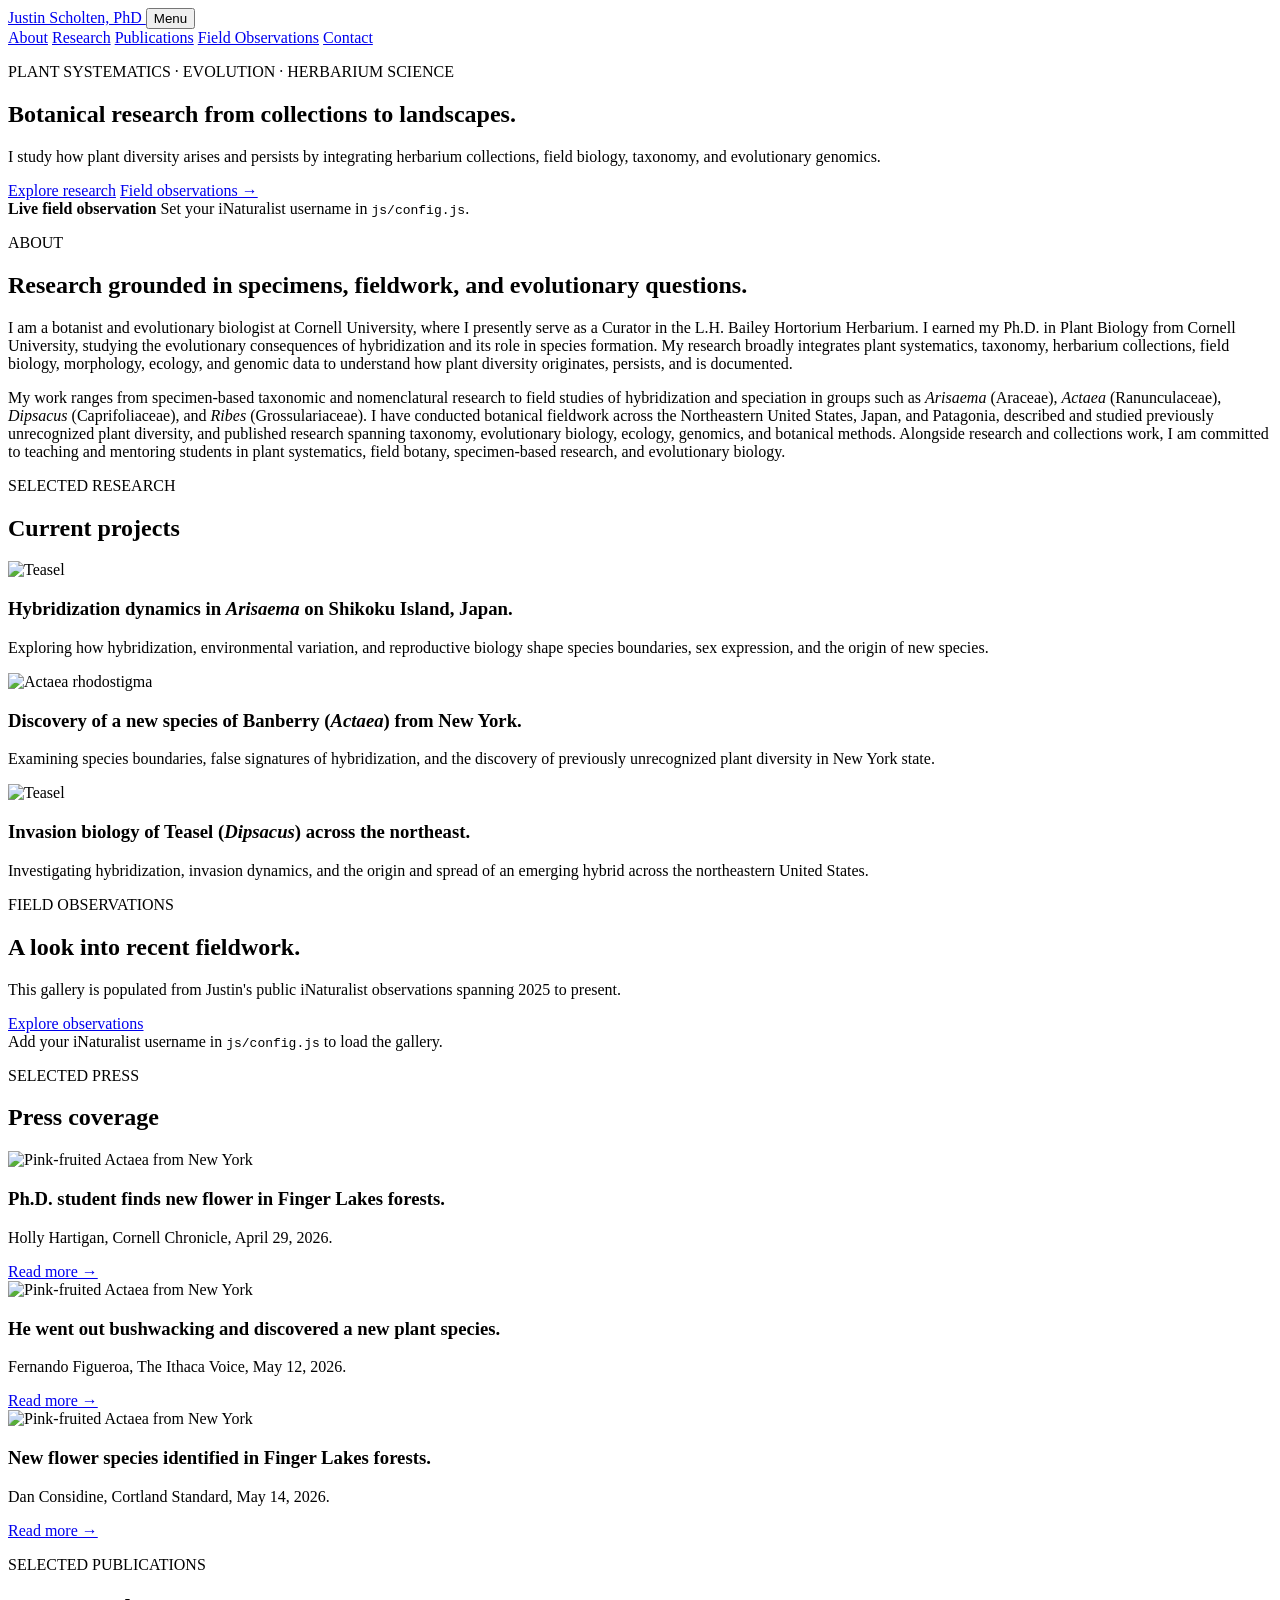
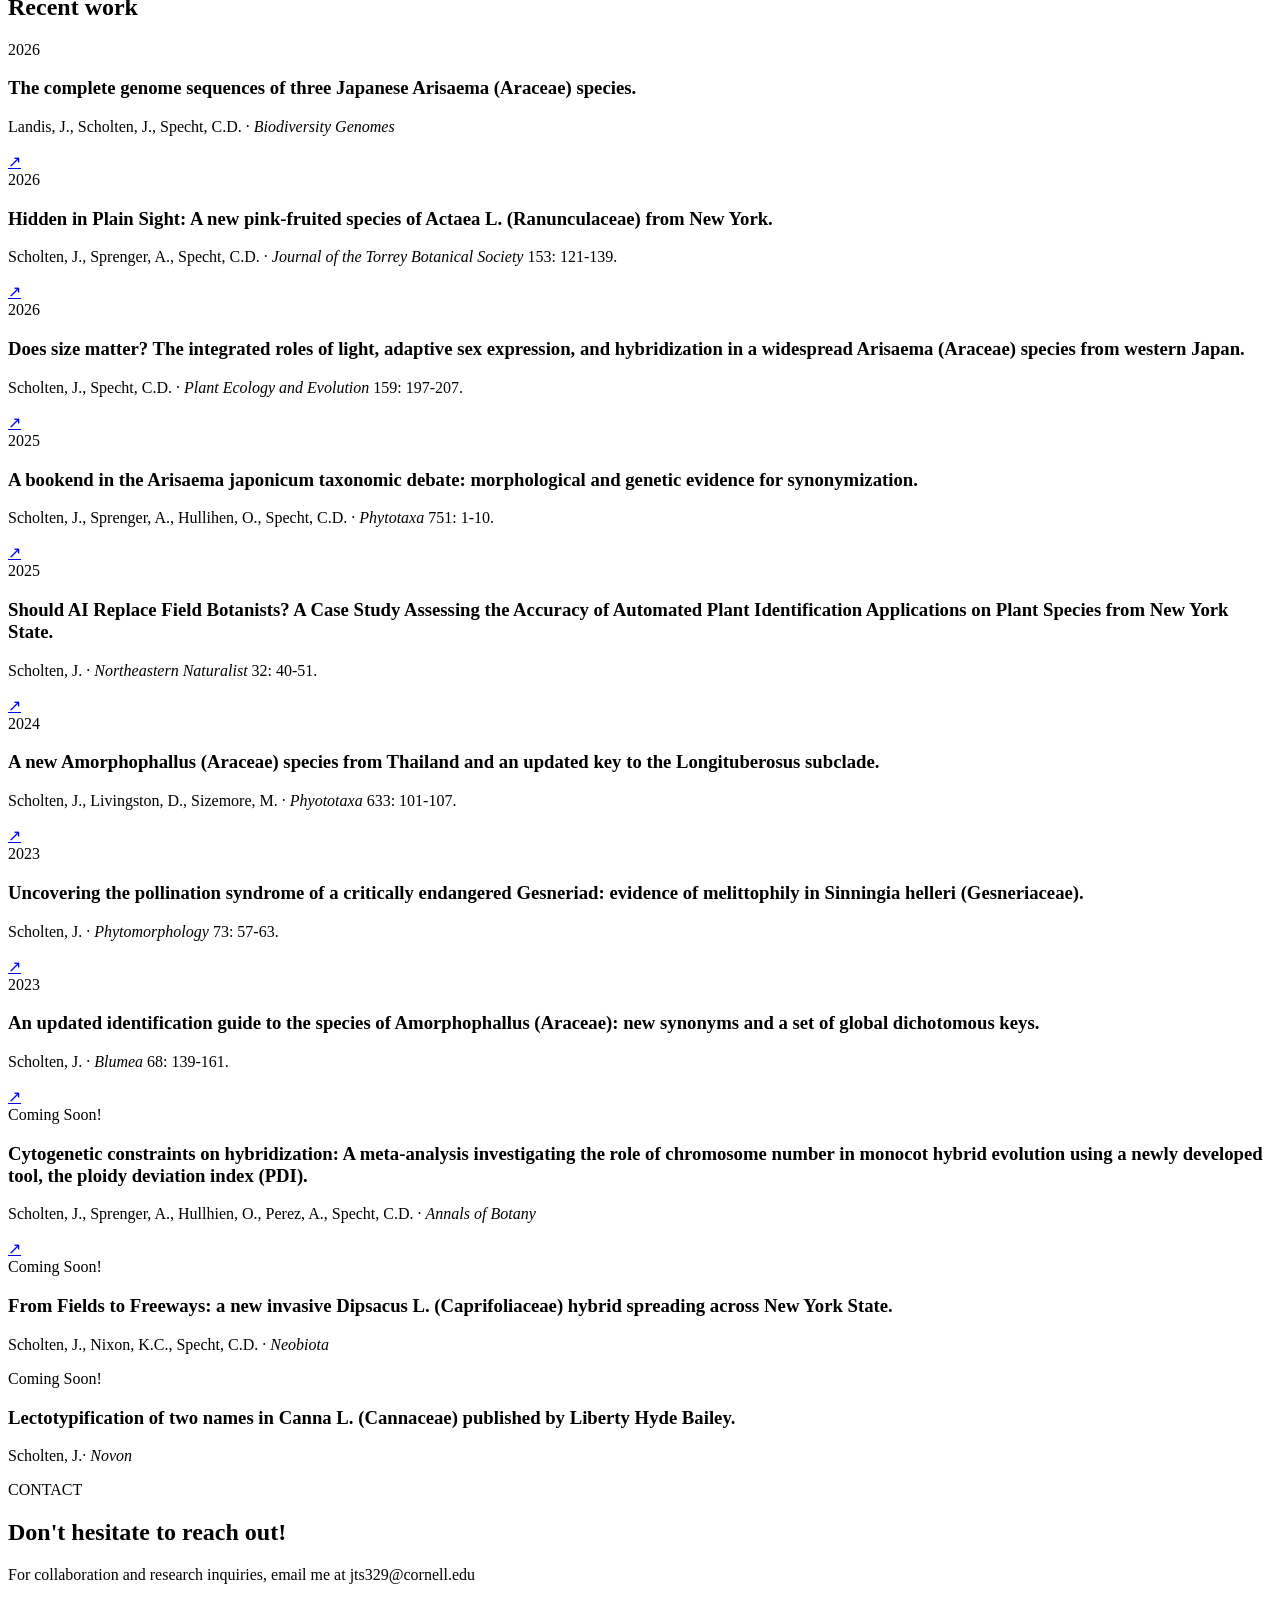
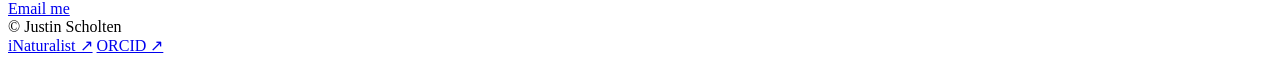
==== index.html @ 3a2c1121 "Add files via upload" ====
<!DOCTYPE html>
<html lang="en">
<head>
  <meta charset="UTF-8">
  <meta name="viewport" content="width=device-width, initial-scale=1.0">
  <meta name="description" content="Botanical research, herbarium work, publications, and field observations.">
  <title>Justin Scholten | Botanist & Researcher</title>
  <link rel="stylesheet" href="css/style.css?v=20260831-3">
  <script src="js/config.js?v=20260831-3" defer></script>
  <script src="js/inaturalist.js?v=20260831-3" defer></script>
  <script src="js/main.js?v=20260831-3" defer></script>
</head>
<body>
  <header class="site-header">
    <a class="site-name" href="index.html">Justin Scholten, PhD </a>

    <button class="menu-toggle" type="button" aria-expanded="false" aria-controls="site-nav">
      Menu
    </button>

    <nav id="site-nav" class="site-nav" aria-label="Main navigation">
      <a href="#about">About</a>
      <a href="#research">Research</a>
      <a href="#publications">Publications</a>
      <a href="observations.html">Field Observations</a>
      <a href="#contact">Contact</a>
    </nav>
  </header>

  <main>
    <section class="hero section">
      <div class="hero-copy">
        <p class="eyebrow">PLANT SYSTEMATICS · EVOLUTION · HERBARIUM SCIENCE</p>
        <h1>Botanical research from collections to landscapes.</h1>
        <p class="hero-text">
          I study how plant diversity arises and persists by integrating herbarium collections, field biology, taxonomy, and evolutionary genomics.
        </p>
        <div class="hero-actions">
          <a class="button" href="#research">Explore research</a>
          <a class="text-link" href="observations.html">Field observations →</a>
        </div>
      </div>

      <div class="hero-panel" aria-label="Featured field observation">
        <div id="hero-observation" class="hero-observation loading-card">
          <div class="loading-message">
            <strong>Live field observation</strong>
            <span>Set your iNaturalist username in <code>js/config.js</code>.</span>
          </div>
        </div>
      </div>
    </section>

    <section id="about" class="section split-section">
      <div>
        <p class="eyebrow">ABOUT</p>
        <h2>Research grounded in specimens, fieldwork, and evolutionary questions.</h2>
      </div>
      <div class="prose">
        <p>
          I am a botanist and evolutionary biologist at Cornell University, where I presently serve as a Curator in the L.H. Bailey Hortorium Herbarium. I earned my Ph.D. in Plant Biology from Cornell University, studying the evolutionary consequences of hybridization and its role in species formation. My research broadly integrates plant systematics, taxonomy, herbarium collections, field biology, morphology, ecology, and genomic data to understand how plant diversity originates, persists, and is documented.
          
        </p>
        <p>
          My work ranges from specimen-based taxonomic and nomenclatural research to field studies of hybridization and speciation in groups such as <i>Arisaema</i> (Araceae), <i>Actaea</i> (Ranunculaceae), <i>Dipsacus</i> (Caprifoliaceae), and <i>Ribes</i> (Grossulariaceae). I have conducted botanical fieldwork across the Northeastern United States, Japan, and Patagonia, described and studied previously unrecognized plant diversity, and published research spanning taxonomy, evolutionary biology, ecology, genomics, and botanical methods. Alongside research and collections work, I am committed to teaching and mentoring students in plant systematics, field botany, specimen-based research, and evolutionary biology.
        </p>
      </div>
    </section>
    <section id="research" class="section">
      <div class="section-heading">
        <div>
          <p class="eyebrow">SELECTED RESEARCH</p>
          <h2>Current projects</h2>
        </div>
      </div>

      <div class="project-grid">
        <article class="project-card">
          <div class="project-image">
            <img src="images/Arisaema.jpg" alt="Teasel">
          </div>
          <div class="project-copy">
            <h3>Hybridization dynamics in <i>Arisaema</i> on Shikoku Island, Japan.</h3>
            <p>Exploring how hybridization, environmental variation, and reproductive biology shape species boundaries, sex expression, and the origin of new species.</p>
          </div>
        </article>

        <article class="project-card">
          <div class="project-image">
            <img src="images/Actaea_rhodostigma.png" alt="Actaea rhodostigma">
          </div>
          <div class="project-copy">
            <h3>Discovery of a new species of Banberry (<i>Actaea</i>) from New York.</h3>
            <p>Examining species boundaries, false signatures of hybridization, and the discovery of previously unrecognized plant diversity in New York state.</p>
          </div>
        </article>

        <article class="project-card">
          <div class="project-image">
            <img src="images/Dipsacus.jpg" alt="Teasel">
          </div>
          <div class="project-copy">
            <h3>Invasion biology of Teasel (<i>Dipsacus</i>) across the northeast.</h3>
            <p>Investigating hybridization, invasion dynamics, and the origin and spread of an emerging hybrid across the northeastern United States.</p>
          </div>
        </article>
      </div>
    </section>

    <section class="section observations-preview">
      <div class="section-heading">
        <div>
          <p class="eyebrow">FIELD OBSERVATIONS</p>
          <h2>A look into recent fieldwork.</h2>
          <p class="section-intro">
            This gallery is populated from Justin's public iNaturalist observations spanning 2025 to present.
          </p>
        </div>
        <a class="button button-secondary" href="observations.html">Explore observations</a>
      </div>

      <div id="home-inat-gallery" class="inat-grid inat-grid-home" aria-live="polite">
        <div class="gallery-placeholder">
          Add your iNaturalist username in <code>js/config.js</code> to load the gallery.
        </div>
      </div>
    </section>

    <section id="research" class="section">
      <div class="section-heading">
        <div>
          <p class="eyebrow">SELECTED PRESS</p>
          <h2>Press coverage</h2>
        </div>
      </div>

      <div class="project-grid">
        <article class="project-card">
          <div class="project-image">
            <img src="images/Actaea_3.jpeg" alt="Pink-fruited Actaea from New York">
          </div>
          <div class="project-copy">
            <p class="project-number"></p>
            <h3>Ph.D. student finds new flower in Finger Lakes forests.</h3>
            <p>Holly Hartigan, Cornell Chronicle, April 29, 2026.</p>
            <a href="https://news.cornell.edu/stories/2026/04/phd-student-finds-new-flower-finger-lakes-forests" class="text-link">Read more →</a>
          </div>
        </article>

        <article class="project-card">
          <div class="project-image">
            <img src="images/Actaea_2.jpeg" alt="Pink-fruited Actaea from New York">
          </div>
          <div class="project-copy">
            <p class="project-number"></p>
            <h3>He went out bushwacking and discovered a new plant species.</h3>
            <p>Fernando Figueroa, The Ithaca Voice, May 12, 2026.</p>
            <a href="https://ithacavoice.org/2026/05/he-went-out-bushwhacking-and-discovered-a-new-plant-species/" class="text-link">Read more →</a>
          </div>
        </article>

        <article class="project-card">
          <div class="project-image">
            <img src="images/Actaea_1.jpeg" alt="Pink-fruited Actaea from New York">
          </div>
          <div class="project-copy">
            <p class="project-number"></p>
            <h3>New flower species identified in Finger Lakes forests.</h3>
            <p>Dan Considine, Cortland Standard, May 14, 2026.</p>
            <a href="https://www.cortlandstandard.com/news/new-flower-species-identified-in-finger-lakes-forests/article_01353e55-ec08-4dc8-a283-9d503c39523a.html" class="text-link">Read more →</a>
          </div>
        </article>
      </div>
    </section>

    <section id="publications" class="section publication-section">
      <div>
        <p class="eyebrow">SELECTED PUBLICATIONS</p>
        <h2>Recent work</h2>
      </div>

      <div class="publication-list">
        <article class="publication-item">
          <span>2026</span>
          <div>
            <h3>The complete genome sequences of three Japanese Arisaema (Araceae) species.</h3>
            <p>Landis, J., Scholten, J., Specht, C.D. · <em>Biodiversity Genomes</em></p>
          </div>
     
           <a
            href="https://doi.org/10.56179/001c.160257"
            target="_blank"
            rel="noopener"
            aria-label="Open publication"
            >↗</a>
        </article>
        <article class="publication-item">
          <span>2026</span>
          <div>
            <h3>Hidden in Plain Sight: A new pink-fruited species of Actaea L. (Ranunculaceae) from New York.</h3>
            <p>Scholten, J., Sprenger, A., Specht, C.D. · <em>Journal of the Torrey Botanical Society</em> 153: 121-139.</p>
          </div>
     
           <a
            href="https://doi.org/10.3159/TORREY-D-25-00020.1"
            target="_blank"
            rel="noopener"
            aria-label="Open publication"
            >↗</a>
        </article>
        <article class="publication-item">
          <span>2026</span>
          <div>
            <h3>Does size matter? The integrated roles of light, adaptive sex expression, and hybridization in a widespread Arisaema (Araceae) species from western Japan.</h3>
            <p>Scholten, J., Specht, C.D. · <em>Plant Ecology and Evolution</em> 159: 197-207.</p>
          </div>
     
           <a
            href="https://doi.org/10.5091/plecevo.177783"
            target="_blank"
            rel="noopener"
            aria-label="Open publication"
            >↗</a>
        </article>
        <article class="publication-item">
          <span>2025</span>
          <div>
            <h3>A bookend in the Arisaema japonicum taxonomic debate: morphological and genetic evidence for synonymization.</h3>
            <p>Scholten, J., Sprenger, A., Hullihen, O., Specht, C.D. · <em>Phytotaxa</em> 751: 1-10.</p>
          </div>
     
           <a
            href="https://doi.org/10.11646/phytotaxa.725.1.1"
            target="_blank"
            rel="noopener"
            aria-label="Open publication"
            >↗</a>
        </article>
        <article class="publication-item">
          <span>2025</span>
          <div>
            <h3>Should AI Replace Field Botanists? A Case Study Assessing the Accuracy of Automated Plant Identification Applications on Plant Species from New York State.</h3>
            <p>Scholten, J. · <em>Northeastern Naturalist</em> 32: 40-51.</p>
          </div>
     
           <a
            href="https://doi.org/10.1656/045.032.0103"
            target="_blank"
            rel="noopener"
            aria-label="Open publication"
            >↗</a>
        </article>
        <article class="publication-item">
          <span>2024</span>
          <div>
            <h3>A new Amorphophallus (Araceae) species from Thailand and an updated key to the Longituberosus subclade.</h3>
            <p>Scholten, J., Livingston, D., Sizemore, M. · <em>Phyototaxa</em> 633: 101-107.</p>
          </div>
     
           <a
            href="https://doi.org/10.11646/phytotaxa.633.2.1"
            target="_blank"
            rel="noopener"
            aria-label="Open publication"
            >↗</a>
        </article>
        <article class="publication-item">
          <span>2023</span>
          <div>
            <h3>Uncovering the pollination syndrome of a critically endangered Gesneriad: evidence of melittophily in Sinningia helleri (Gesneriaceae).</h3>
            <p>Scholten, J. · <em>Phytomorphology</em> 73: 57-63.</p>
          </div>
     
           <a
            href="https://www.researchgate.net/publication/378856848_Uncovering_the_Pollination_Syndrome_of_a_Critically_Endangered_Gesneriad_Evidence_of_Melittophily_in_Sinningia_helleri_Gesneriaceae"
            target="_blank"
            rel="noopener"
            aria-label="Open publication"
            >↗</a>
        </article>
        <article class="publication-item">
          <span>2023</span>
          <div>
            <h3>An updated identification guide to the species of Amorphophallus (Araceae): new synonyms and a set of global dichotomous keys.</h3>
            <p>Scholten, J. · <em>Blumea</em> 68: 139-161.</p>
          </div>
     
           <a
            href="https://doi.org/10.3767/blumea.2023.68.02.03."
            target="_blank"
            rel="noopener"
            aria-label="Open publication"
            >↗</a>
        </article>
        <article class="publication-item">
          <span>Coming Soon!</span>
          <div>
            <h3>Cytogenetic constraints on hybridization: A meta-analysis investigating the role of chromosome number in monocot hybrid evolution using a newly developed tool, the ploidy deviation index (PDI).</h3>
            <p>Scholten, J., Sprenger, A., Hullhien, O., Perez, A., Specht, C.D. · <em>Annals of Botany</em></p>
          </div>
     
           <a
            href="https://doi.org/10.1093/aob/mcag247"
            target="_blank"
            rel="noopener"
            aria-label="Open publication"
            >↗</a>
        </article>
        <article class="publication-item">
          <span>Coming Soon!</span>
          <div>
            <h3>From Fields to Freeways: a new invasive Dipsacus L. (Caprifoliaceae) hybrid spreading across New York State.</h3>
            <p>Scholten, J., Nixon, K.C., Specht, C.D. · <em>Neobiota</em></p>
          </div>
        </article>
        <article class="publication-item">
          <span>Coming Soon!</span>
          <div>
            <h3>Lectotypification of two names in Canna L. (Cannaceae) published by Liberty Hyde Bailey.</h3>
            <p>Scholten, J.· <em>Novon</em></p>
          </div>
        </article>
      </div>
    </section>
    <section id="contact" class="section contact-section">
      <p class="eyebrow">CONTACT</p>
      <h2>Don't hesitate to reach out!</h2>
      <p>For collaboration and research inquiries, email me at jts329@cornell.edu</p>
      <a class="button" href="mailto:jts329@cornell.edu">Email me</a>
    </section>
  </main>

  <footer class="site-footer">
    <span>© <span id="current-year"></span> Justin Scholten</span>
    <div>
      <a id="inat-profile-link" href="https://www.inaturalist.org/justinscholten" target="_blank" rel="noopener">iNaturalist ↗</a>
      <a href="https://orcid.org/0000-0003-3095-158X"
          target="_blank"
          rel="noopener"
          aria-label="Open publication"
        >ORCID 
       ↗</a>
    </div>
  </footer>
</body>
</html>
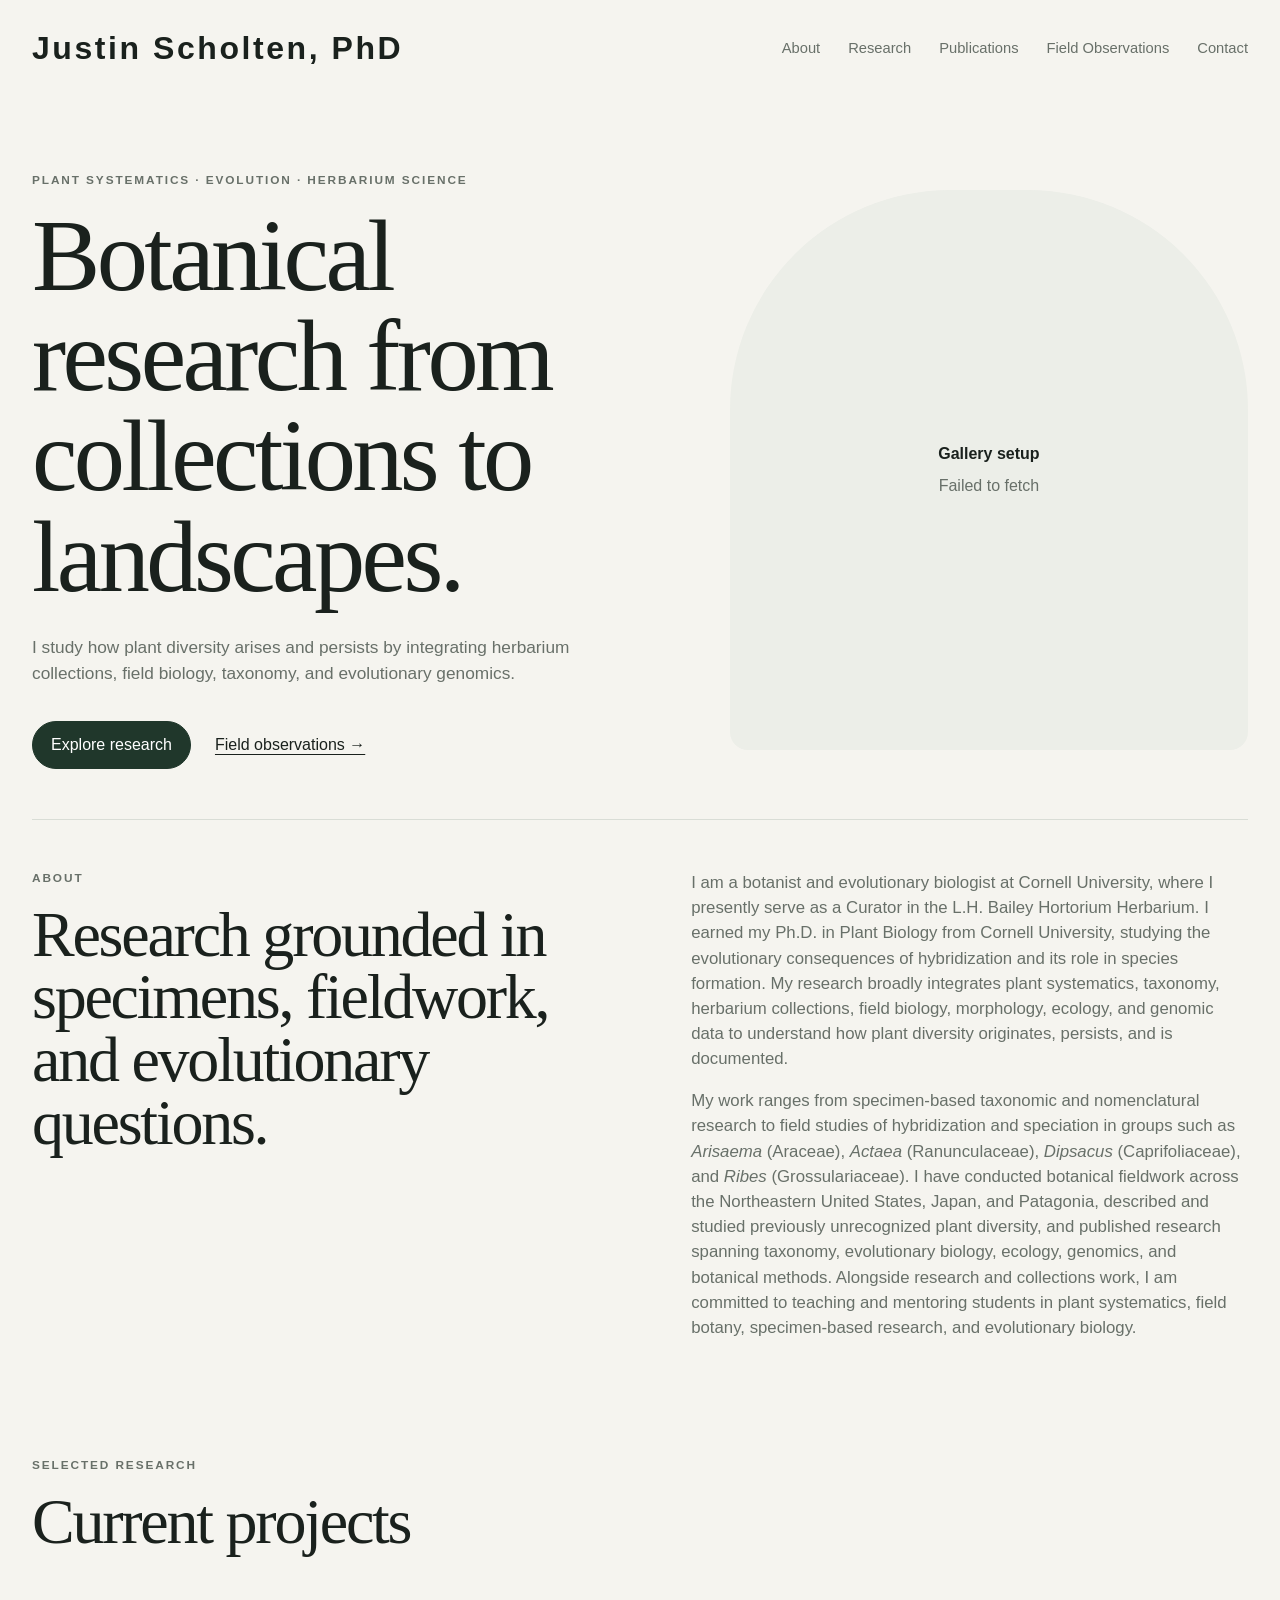
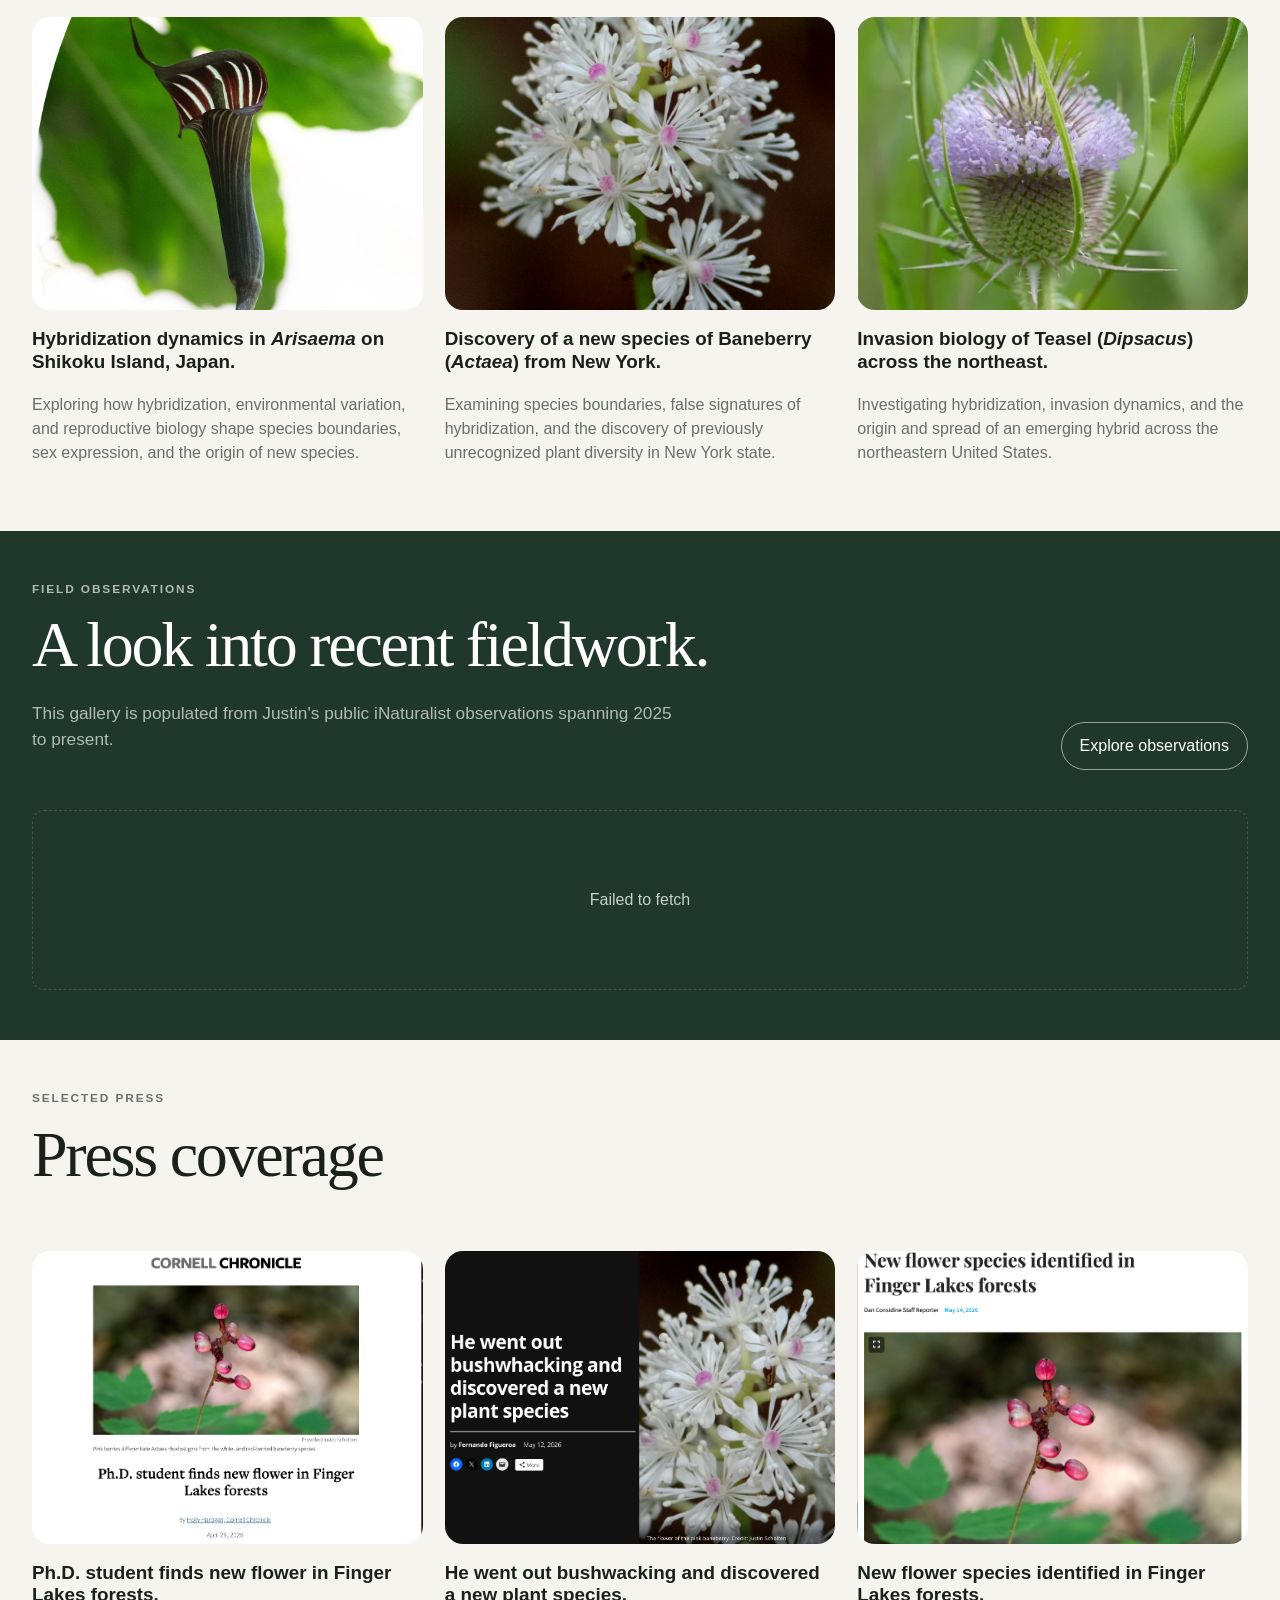
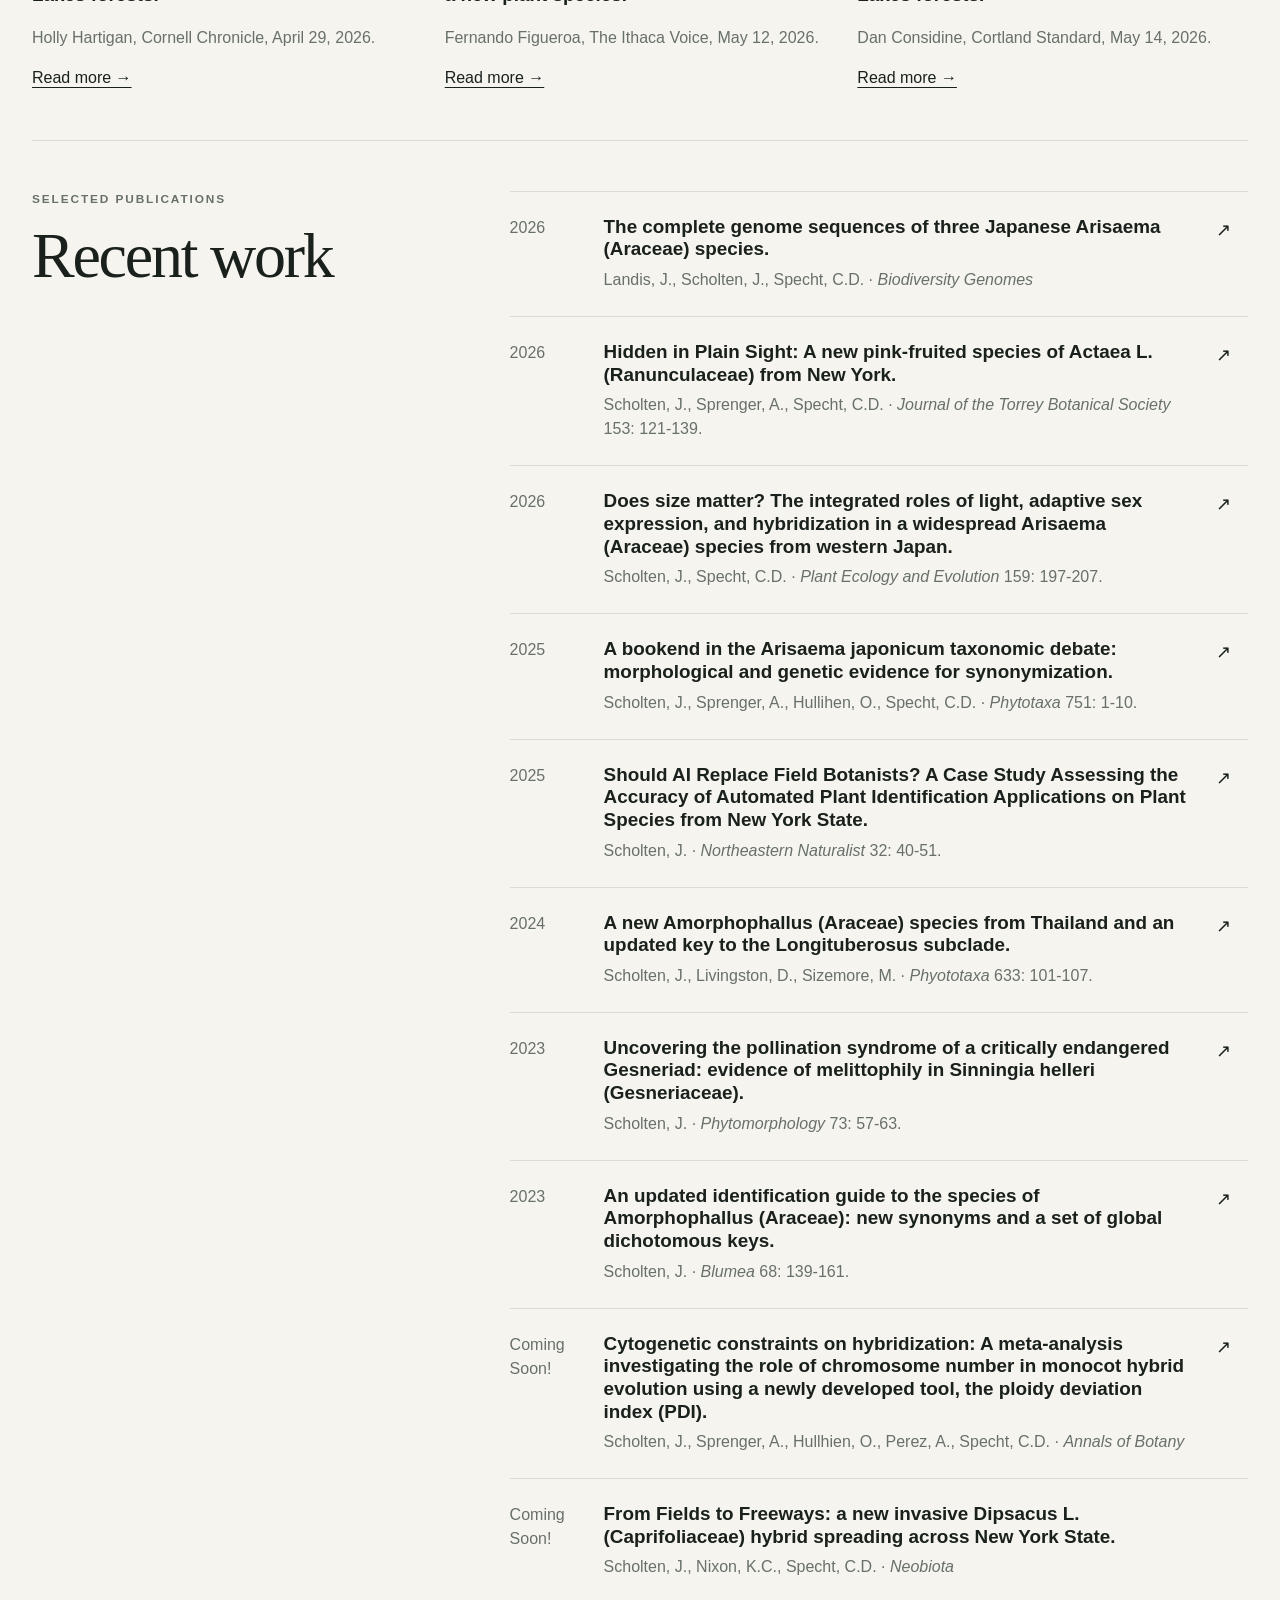
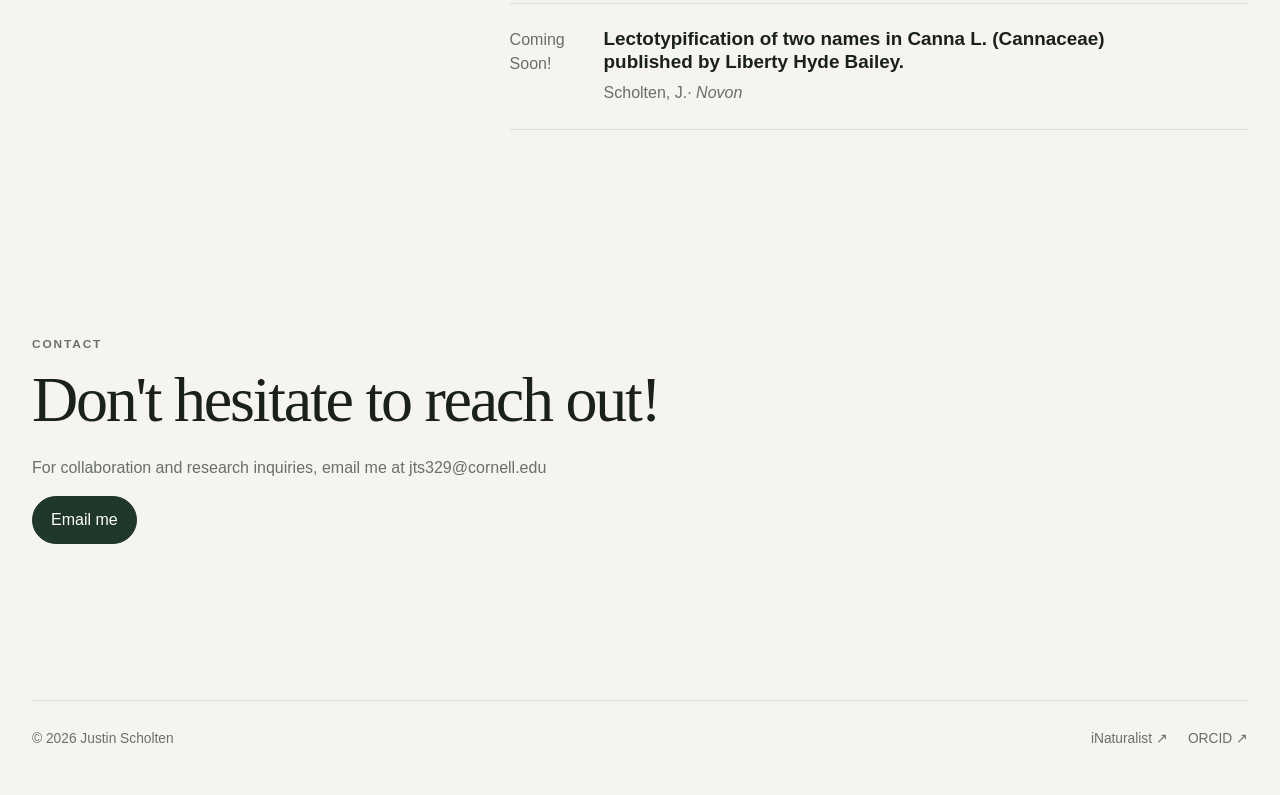
==== commit 0820120f: "Update index.html" ====
--- a/index.html
+++ b/index.html
@@ -90,7 +90,7 @@
             <img src="images/Actaea_rhodostigma.png" alt="Actaea rhodostigma">
           </div>
           <div class="project-copy">
-            <h3>Discovery of a new species of Banberry (<i>Actaea</i>) from New York.</h3>
+            <h3>Discovery of a new species of Baneberry (<i>Actaea</i>) from New York.</h3>
             <p>Examining species boundaries, false signatures of hybridization, and the discovery of previously unrecognized plant diversity in New York state.</p>
           </div>
         </article>
--- a/css/style.css
+++ b/css/style.css
@@ -0,0 +1,946 @@
+:root {
+  --paper: #f5f4ef;
+  --ink: #1a211d;
+  --muted: #687069;
+  --line: #d9ddd6;
+  --card: #eceee8;
+  --deep: #20372b;
+  --deep-2: #14261c;
+  --cream: #fbfaf6;
+  --max-width: 1320px;
+  --radius: 18px;
+  --font-sans: Inter, ui-sans-serif, -apple-system, BlinkMacSystemFont, "Segoe UI", sans-serif;
+  --font-serif: Iowan Old Style, Baskerville, "Times New Roman", serif;
+}
+
+* { box-sizing: border-box; }
+
+html {
+  scroll-behavior: smooth;
+  background: var(--paper);
+}
+
+body {
+  margin: 0;
+  color: var(--ink);
+  background: var(--paper);
+  font-family: var(--font-sans);
+  line-height: 1.5;
+}
+
+img {
+  display: block;
+  max-width: 100%;
+}
+
+a {
+  color: inherit;
+}
+
+button,
+input,
+select {
+  font: inherit;
+}
+
+button,
+a {
+  -webkit-tap-highlight-color: transparent;
+}
+
+.site-header {
+  max-width: var(--max-width);
+  margin: 0 auto;
+  padding: 24px 32px;
+  min-height: 84px;
+  display: flex;
+  align-items: center;
+  justify-content: space-between;
+  gap: 28px;
+}
+
+.site-name {
+  font-size: 2.0rem;
+  letter-spacing: 0.08em;
+  font-weight: 800;
+  text-decoration: none;
+}
+
+.site-nav {
+  display: flex;
+  gap: 28px;
+  align-items: center;
+}
+
+.site-nav a {
+  color: var(--muted);
+  font-size: 0.92rem;
+  text-decoration: none;
+}
+
+.site-nav a:hover,
+.site-nav a.active {
+  color: var(--ink);
+}
+
+.menu-toggle {
+  display: none;
+  border: 1px solid var(--line);
+  border-radius: 999px;
+  padding: 9px 14px;
+  background: transparent;
+  color: var(--ink);
+}
+
+.section {
+  width: min(calc(100% - 64px), var(--max-width));
+  margin: 0 auto;
+  padding: 50px 0;
+}
+
+.eyebrow {
+  margin: 0 0 16px;
+  color: var(--muted);
+  font-size: 0.74rem;
+  letter-spacing: 0.16em;
+  font-weight: 800;
+}
+
+h1,
+h2,
+h3,
+p {
+  margin-top: 0;
+}
+
+h1,
+h2 {
+  font-family: var(--font-serif);
+  font-weight: 500;
+  line-height: 0.98;
+  letter-spacing: -0.035em;
+}
+
+h1 {
+  max-width: 830px;
+  font-size: clamp(3.7rem, 8vw, 7.8rem);
+  margin-bottom: 28px;
+}
+
+h2 {
+  max-width: 780px;
+  font-size: clamp(2.6rem, 5vw, 5rem);
+  margin-bottom: 24px;
+}
+
+h3 {
+  font-size: 1.18rem;
+  line-height: 1.2;
+}
+
+.hero {
+  min-height: 720px;
+  display: grid;
+  grid-template-columns: minmax(0, 1.08fr) minmax(340px, .92fr);
+  gap: clamp(44px, 7vw, 110px);
+  align-items: center;
+  padding-top: 76px;
+}
+
+.hero-text,
+.section-intro {
+  max-width: 650px;
+  color: var(--muted);
+  font-size: 1.08rem;
+}
+
+.hero-actions {
+  display: flex;
+  gap: 24px;
+  flex-wrap: wrap;
+  align-items: center;
+  margin-top: 34px;
+}
+
+.button {
+  display: inline-flex;
+  min-height: 46px;
+  align-items: center;
+  justify-content: center;
+  padding: 11px 18px;
+  border: 1px solid var(--deep);
+  border-radius: 999px;
+  color: white;
+  background: var(--deep);
+  text-decoration: none;
+  cursor: pointer;
+}
+
+.button:hover {
+  background: var(--deep-2);
+}
+
+.button-secondary {
+  color: var(--deep);
+  background: transparent;
+}
+
+.button-secondary:hover {
+  color: white;
+}
+
+.text-link {
+  text-underline-offset: 4px;
+}
+
+.hero-panel {
+  min-width: 0;
+}
+
+.hero-observation {
+  min-height: 560px;
+  overflow: hidden;
+  border-radius: 220px 220px 18px 18px;
+  background: var(--card);
+}
+
+.hero-observation-link {
+  min-height: 560px;
+  position: relative;
+  display: block;
+}
+
+.hero-observation-link img {
+  width: 100%;
+  height: 560px;
+  object-fit: cover;
+}
+
+.hero-observation-caption {
+  position: absolute;
+  left: 0;
+  right: 0;
+  bottom: 0;
+  padding: 80px 28px 28px;
+  color: white;
+  background: linear-gradient(transparent, rgba(0,0,0,.78));
+  display: flex;
+  flex-direction: column;
+}
+
+.hero-observation-caption strong {
+  font-size: 1.15rem;
+}
+
+.hero-observation-caption span {
+  margin-top: 6px;
+  opacity: .82;
+  font-size: .85rem;
+}
+
+.loading-card {
+  display: grid;
+  place-items: center;
+  padding: 40px;
+}
+
+.loading-message {
+  max-width: 320px;
+  color: var(--muted);
+  text-align: center;
+}
+
+.loading-message strong,
+.loading-message span {
+  display: block;
+}
+
+.loading-message strong {
+  margin-bottom: 8px;
+  color: var(--ink);
+}
+
+.split-section {
+  border-top: 1px solid var(--line);
+  display: grid;
+  grid-template-columns: 1fr 1fr;
+  gap: clamp(48px, 8vw, 120px);
+}
+
+.prose {
+  max-width: 640px;
+  color: var(--muted);
+  font-size: 1.05rem;
+}
+
+.section-heading {
+  margin-bottom: 40px;
+  display: flex;
+  align-items: flex-end;
+  justify-content: space-between;
+  gap: 32px;
+}
+
+.project-grid {
+  display: grid;
+  grid-template-columns: repeat(3, 1fr);
+  gap: 22px;
+}
+
+.project-card {
+  min-width: 0;
+}
+
+.project-image {
+  aspect-ratio: 4 / 3;
+  margin-bottom: 18px;
+  border-radius: var(--radius);
+  overflow: hidden;
+}
+.project-image img {
+  width: 100%;
+  height: 100%;
+  object-fit: cover;
+  object-position: center;
+}
+
+.placeholder-image {
+  display: grid;
+  place-items: center;
+  color: var(--muted);
+  background:
+    linear-gradient(130deg, #dfe4dc, #c8d2c8);
+  font-size: .8rem;
+  letter-spacing: .08em;
+  text-transform: uppercase;
+}
+
+.project-number {
+  margin-bottom: 10px;
+  color: var(--muted);
+  font-size: .78rem;
+}
+
+.project-copy p:not(.project-number) {
+  color: var(--muted);
+}
+
+.observations-preview {
+  width: 100%;
+  max-width: none;
+  padding-left: max(32px, calc((100vw - var(--max-width))/2));
+  padding-right: max(32px, calc((100vw - var(--max-width))/2));
+  color: white;
+  background: var(--deep);
+}
+
+.observations-preview .eyebrow,
+.observations-preview .section-intro {
+  color: rgba(255,255,255,.66);
+}
+
+.observations-preview .button-secondary {
+  color: white;
+  border-color: rgba(255,255,255,.55);
+}
+
+.inat-grid {
+  display: grid;
+  gap: 10px;
+}
+
+.inat-grid-home {
+  grid-template-columns: repeat(4, minmax(0, 1fr));
+  transition: opacity .18s ease;
+}
+
+.inat-grid.is-changing {
+  opacity: .35;
+}
+
+.inat-card {
+  min-width: 0;
+  position: relative;
+  aspect-ratio: 1 / 1;
+  overflow: hidden;
+  border: 0;
+  border-radius: 12px;
+  padding: 0;
+  color: white;
+  background: #d6d8d3;
+  cursor: pointer;
+  text-align: left;
+  text-decoration: none;
+}
+
+.inat-card img {
+  width: 100%;
+  height: 100%;
+  object-fit: cover;
+  transition: transform .45s ease;
+}
+
+.inat-card:hover img {
+  transform: scale(1.035);
+}
+
+.inat-overlay {
+  position: absolute;
+  inset: auto 0 0 0;
+  min-height: 38%;
+  padding: 54px 13px 13px;
+  background: linear-gradient(transparent, rgba(0,0,0,.78));
+  display: flex;
+  flex-direction: column;
+  justify-content: flex-end;
+}
+
+.common-name {
+  font-size: .82rem;
+  font-weight: 700;
+}
+
+.scientific-name {
+  font-family: var(--font-serif);
+  font-size: .98rem;
+}
+
+.observation-location {
+  display: block;
+  margin-top: 5px;
+  color: rgba(255,255,255,.9);
+  font-family: var(--font-sans);
+  font-size: .72rem;
+  font-style: normal;
+  font-weight: 600;
+  line-height: 1.25;
+  letter-spacing: .015em;
+}
+
+.observation-meta {
+  margin-top: 4px;
+  font-size: .72rem;
+  opacity: .78;
+}
+
+.gallery-placeholder {
+  grid-column: 1 / -1;
+  min-height: 180px;
+  border: 1px dashed rgba(127,127,127,.5);
+  border-radius: 12px;
+  display: grid;
+  place-items: center;
+  padding: 24px;
+  color: inherit;
+  opacity: .76;
+  text-align: center;
+}
+
+.publication-section {
+  border-top: 1px solid var(--line);
+  display: grid;
+  grid-template-columns: .7fr 1.3fr;
+  gap: 80px;
+}
+
+.publication-list {
+  border-top: 1px solid var(--line);
+}
+
+.publication-item {
+  padding: 24px 0;
+  border-bottom: 1px solid var(--line);
+  display: grid;
+  grid-template-columns: 70px 1fr 32px;
+  gap: 24px;
+  align-items: start;
+}
+
+.publication-item > span,
+.publication-item p {
+  color: var(--muted);
+}
+
+.publication-item h3 {
+  margin-bottom: 7px;
+}
+
+.publication-item p {
+  margin-bottom: 0;
+}
+
+.publication-item > a {
+  text-decoration: none;
+  font-size: 1.15rem;
+}
+
+.contact-section {
+  min-height: 520px;
+  display: flex;
+  flex-direction: column;
+  align-items: flex-start;
+  justify-content: center;
+}
+
+.contact-section p:not(.eyebrow) {
+  max-width: 600px;
+  color: var(--muted);
+}
+
+.site-footer {
+  width: min(calc(100% - 64px), var(--max-width));
+  margin: 0 auto;
+  padding: 28px 0 46px;
+  border-top: 1px solid var(--line);
+  display: flex;
+  justify-content: space-between;
+  gap: 20px;
+  color: var(--muted);
+  font-size: .86rem;
+}
+
+.site-footer div {
+  display: flex;
+  gap: 20px;
+}
+
+.site-footer a {
+  text-decoration: none;
+}
+
+.observations-hero {
+  padding-bottom: 44px;
+}
+
+.observations-hero h1 {
+  max-width: 1040px;
+}
+
+.observations-hero > p:last-child {
+  max-width: 680px;
+  color: var(--muted);
+  font-size: 1.07rem;
+}
+
+.observation-browser {
+  padding-top: 24px;
+}
+
+.browser-toolbar {
+  position: sticky;
+  top: 0;
+  z-index: 10;
+  padding: 16px 0;
+  background: rgba(245,244,239,.94);
+  backdrop-filter: blur(12px);
+  display: grid;
+  grid-template-columns: 2fr 1fr 1fr 1fr;
+  gap: 12px;
+}
+
+.browser-toolbar label {
+  min-width: 0;
+}
+
+.browser-toolbar span {
+  display: block;
+  margin: 0 0 6px 4px;
+  color: var(--muted);
+  font-size: .72rem;
+  font-weight: 700;
+  letter-spacing: .08em;
+  text-transform: uppercase;
+}
+
+.browser-toolbar input,
+.browser-toolbar select {
+  width: 100%;
+  min-height: 46px;
+  padding: 10px 13px;
+  border: 1px solid var(--line);
+  border-radius: 10px;
+  color: var(--ink);
+  background: var(--cream);
+}
+
+.browser-status {
+  padding: 18px 0 16px;
+  display: flex;
+  align-items: center;
+  justify-content: space-between;
+  gap: 20px;
+}
+
+.browser-status p {
+  margin: 0;
+  color: var(--muted);
+}
+
+.text-button {
+  border: 0;
+  padding: 0;
+  color: var(--ink);
+  background: transparent;
+  text-decoration: underline;
+  text-underline-offset: 4px;
+  cursor: pointer;
+}
+
+.inat-grid-browser {
+  grid-template-columns: repeat(4, minmax(0, 1fr));
+}
+
+.load-more-wrap {
+  padding-top: 36px;
+  text-align: center;
+}
+
+.observation-dialog {
+  width: min(920px, calc(100% - 28px));
+  max-height: calc(100% - 28px);
+  overflow: auto;
+  border: 0;
+  border-radius: 18px;
+  padding: 0;
+  color: var(--ink);
+  background: var(--cream);
+}
+
+.observation-dialog::backdrop {
+  background: rgba(10,16,12,.7);
+}
+
+.dialog-close {
+  position: absolute;
+  top: 14px;
+  right: 14px;
+  z-index: 2;
+  width: 44px;
+  height: 44px;
+  border: 0;
+  border-radius: 999px;
+  color: white;
+  background: rgba(0,0,0,.62);
+  cursor: pointer;
+  font-size: 1.6rem;
+  line-height: 1;
+}
+
+#dialog-content {
+  display: grid;
+  grid-template-columns: 1.05fr .95fr;
+}
+
+.dialog-image-wrap {
+  min-height: 560px;
+  background: #dde0da;
+}
+
+.dialog-image-wrap img {
+  width: 100%;
+  height: 100%;
+  min-height: 560px;
+  object-fit: cover;
+}
+
+.dialog-copy {
+  padding: 54px 42px;
+}
+
+.dialog-copy h2 {
+  font-size: clamp(2.3rem, 4vw, 4rem);
+  margin-bottom: 10px;
+}
+
+.dialog-scientific {
+  margin-bottom: 34px;
+  color: var(--muted);
+  font-family: var(--font-serif);
+  font-size: 1.2rem;
+}
+
+.dialog-copy dl {
+  margin: 0 0 34px;
+}
+
+.dialog-copy dl div {
+  padding: 13px 0;
+  border-top: 1px solid var(--line);
+  display: grid;
+  grid-template-columns: 86px 1fr;
+  gap: 18px;
+}
+
+.dialog-copy dt {
+  color: var(--muted);
+  font-size: .78rem;
+  text-transform: uppercase;
+  letter-spacing: .08em;
+}
+
+.dialog-copy dd {
+  margin: 0;
+}
+
+.sr-only {
+  position: absolute;
+  width: 1px;
+  height: 1px;
+  padding: 0;
+  margin: -1px;
+  overflow: hidden;
+  clip: rect(0, 0, 0, 0);
+  white-space: nowrap;
+  border: 0;
+}
+
+@media (max-width: 980px) {
+  .hero {
+    grid-template-columns: 1fr;
+  }
+
+  .hero-observation,
+  .hero-observation-link,
+  .hero-observation-link img {
+    min-height: 520px;
+    height: 520px;
+  }
+
+  .hero-observation {
+    border-radius: 18px;
+  }
+
+  .project-grid,
+  .inat-grid-browser {
+    grid-template-columns: repeat(2, minmax(0, 1fr));
+  }
+
+  .inat-grid-home {
+    grid-template-columns: repeat(3, minmax(0, 1fr));
+  }
+
+  .publication-section {
+    grid-template-columns: 1fr;
+    gap: 30px;
+  }
+
+  .browser-toolbar {
+    grid-template-columns: 1fr 1fr;
+  }
+}
+
+@media (max-width: 720px) {
+  .site-header {
+    padding: 18px 20px;
+    align-items: flex-start;
+    flex-wrap: wrap;
+  }
+
+  .menu-toggle {
+    display: inline-flex;
+  }
+
+  .site-nav {
+    width: 100%;
+    display: none;
+    flex-direction: column;
+    align-items: flex-start;
+    gap: 12px;
+    padding: 12px 0 4px;
+  }
+
+  .site-nav.open {
+    display: flex;
+  }
+
+  .section,
+  .site-footer {
+    width: min(calc(100% - 40px), var(--max-width));
+  }
+
+  .section {
+    padding: 70px 0;
+  }
+
+  h1 {
+    font-size: clamp(3.1rem, 15vw, 5rem);
+  }
+
+  h2 {
+    font-size: clamp(2.4rem, 11vw, 3.6rem);
+  }
+
+  .split-section,
+  .project-grid {
+    grid-template-columns: 1fr;
+  }
+
+  .observations-preview {
+    width: 100%;
+    padding-left: 20px;
+    padding-right: 20px;
+  }
+
+  .section-heading {
+    align-items: flex-start;
+    flex-direction: column;
+  }
+
+  .inat-grid-home,
+  .inat-grid-browser {
+    grid-template-columns: repeat(2, minmax(0, 1fr));
+  }
+
+  .browser-toolbar {
+    position: static;
+    grid-template-columns: 1fr;
+  }
+
+  #dialog-content {
+    grid-template-columns: 1fr;
+  }
+
+  .dialog-image-wrap,
+  .dialog-image-wrap img {
+    min-height: 360px;
+  }
+
+  .dialog-copy {
+    padding: 34px 24px;
+  }
+
+  .site-footer {
+    flex-direction: column;
+  }
+}
+
+@media (max-width: 430px) {
+  .inat-grid-home {
+    gap: 6px;
+  }
+
+  .inat-overlay {
+    padding: 44px 9px 9px;
+  }
+
+  .common-name {
+    font-size: .74rem;
+  }
+
+  .scientific-name {
+    font-size: .88rem;
+  }
+
+  .publication-item {
+    grid-template-columns: 52px 1fr 22px;
+    gap: 12px;
+  }
+}
+
+@media (prefers-reduced-motion: reduce) {
+  html {
+    scroll-behavior: auto;
+  }
+
+  .inat-card img,
+  .inat-grid-home {
+    transition: none;
+  }
+}
+
+/* ---- iNaturalist full-history + map additions ---- */
+.inat-no-photo {
+  width: 100%;
+  height: 100%;
+  display: grid;
+  place-items: center;
+  color: var(--muted);
+  background:
+    radial-gradient(circle at 28% 28%, rgba(255,255,255,.75), transparent 26%),
+    linear-gradient(135deg, #e2e5de, #c9d0c8);
+  font-size: .78rem;
+  letter-spacing: .08em;
+  text-transform: uppercase;
+}
+
+.dialog-no-photo {
+  width: 100%;
+  min-height: 560px;
+  display: grid;
+  place-items: center;
+  padding: 34px;
+  color: var(--muted);
+  background: linear-gradient(135deg, #e2e5de, #c9d0c8);
+  text-align: center;
+}
+
+.observation-map-section {
+  margin: 32px 0 30px;
+  padding-top: 20px;
+  border-top: 1px solid var(--line);
+}
+
+.map-heading-row {
+  margin-bottom: 12px;
+  display: flex;
+  align-items: center;
+  justify-content: space-between;
+  gap: 14px;
+}
+
+.map-heading-row h3 {
+  margin: 0;
+}
+
+.privacy-badge {
+  display: inline-flex;
+  align-items: center;
+  min-height: 26px;
+  padding: 4px 9px;
+  border: 1px solid var(--line);
+  border-radius: 999px;
+  color: var(--muted);
+  background: var(--paper);
+  font-size: .68rem;
+  font-weight: 800;
+  letter-spacing: .08em;
+  text-transform: uppercase;
+}
+
+.observation-map {
+  width: 100%;
+  height: 220px;
+  overflow: hidden;
+  border: 1px solid var(--line);
+  border-radius: 12px;
+  background: #dde0da;
+}
+
+.map-privacy-note {
+  margin: 10px 0 0;
+  color: var(--muted);
+  font-size: .8rem;
+  line-height: 1.45;
+}
+
+.public-coordinate-text {
+  font-variant-numeric: tabular-nums;
+}
+
+.observation-inat-link {
+  margin-top: 4px;
+}
+
+.observation-map .leaflet-control-attribution {
+  font-size: 9px;
+}
+
+@media (max-width: 720px) {
+  .observation-map {
+    height: 200px;
+  }
+
+  .dialog-no-photo {
+    min-height: 360px;
+  }
+}
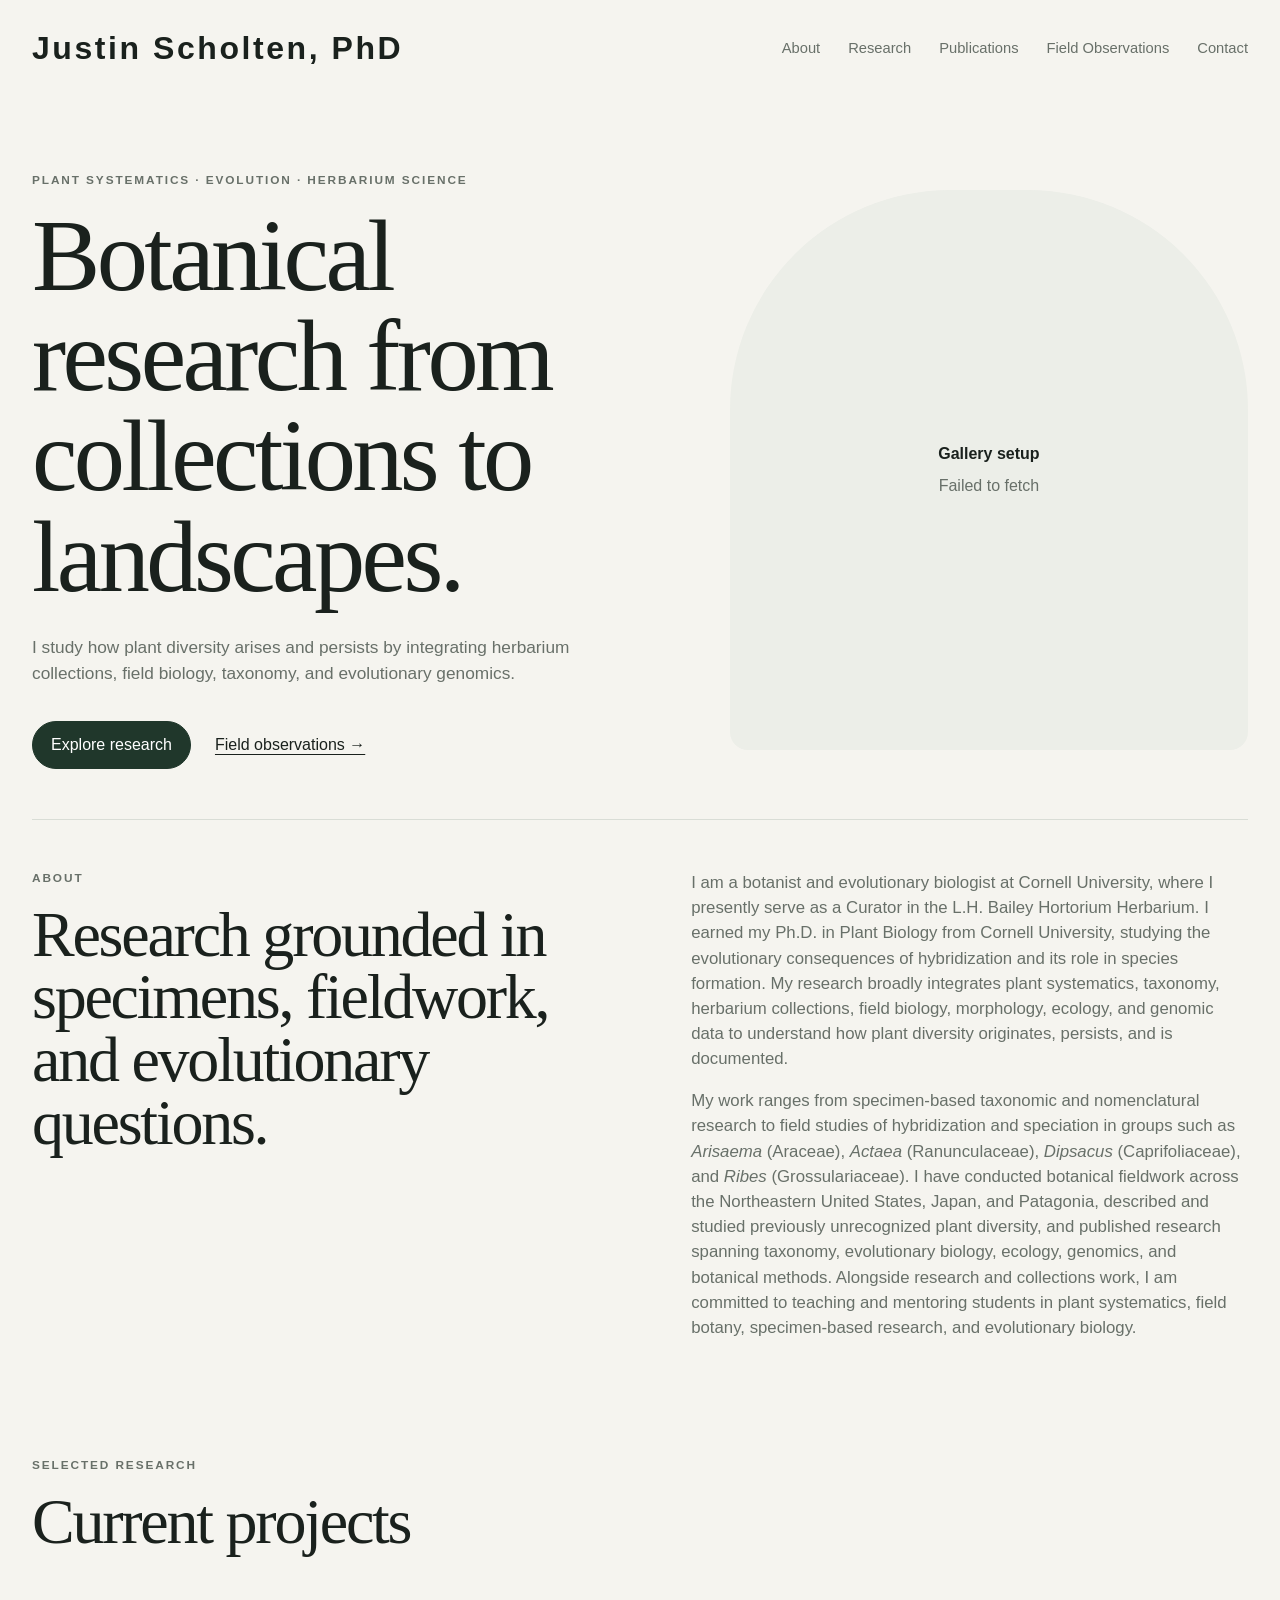
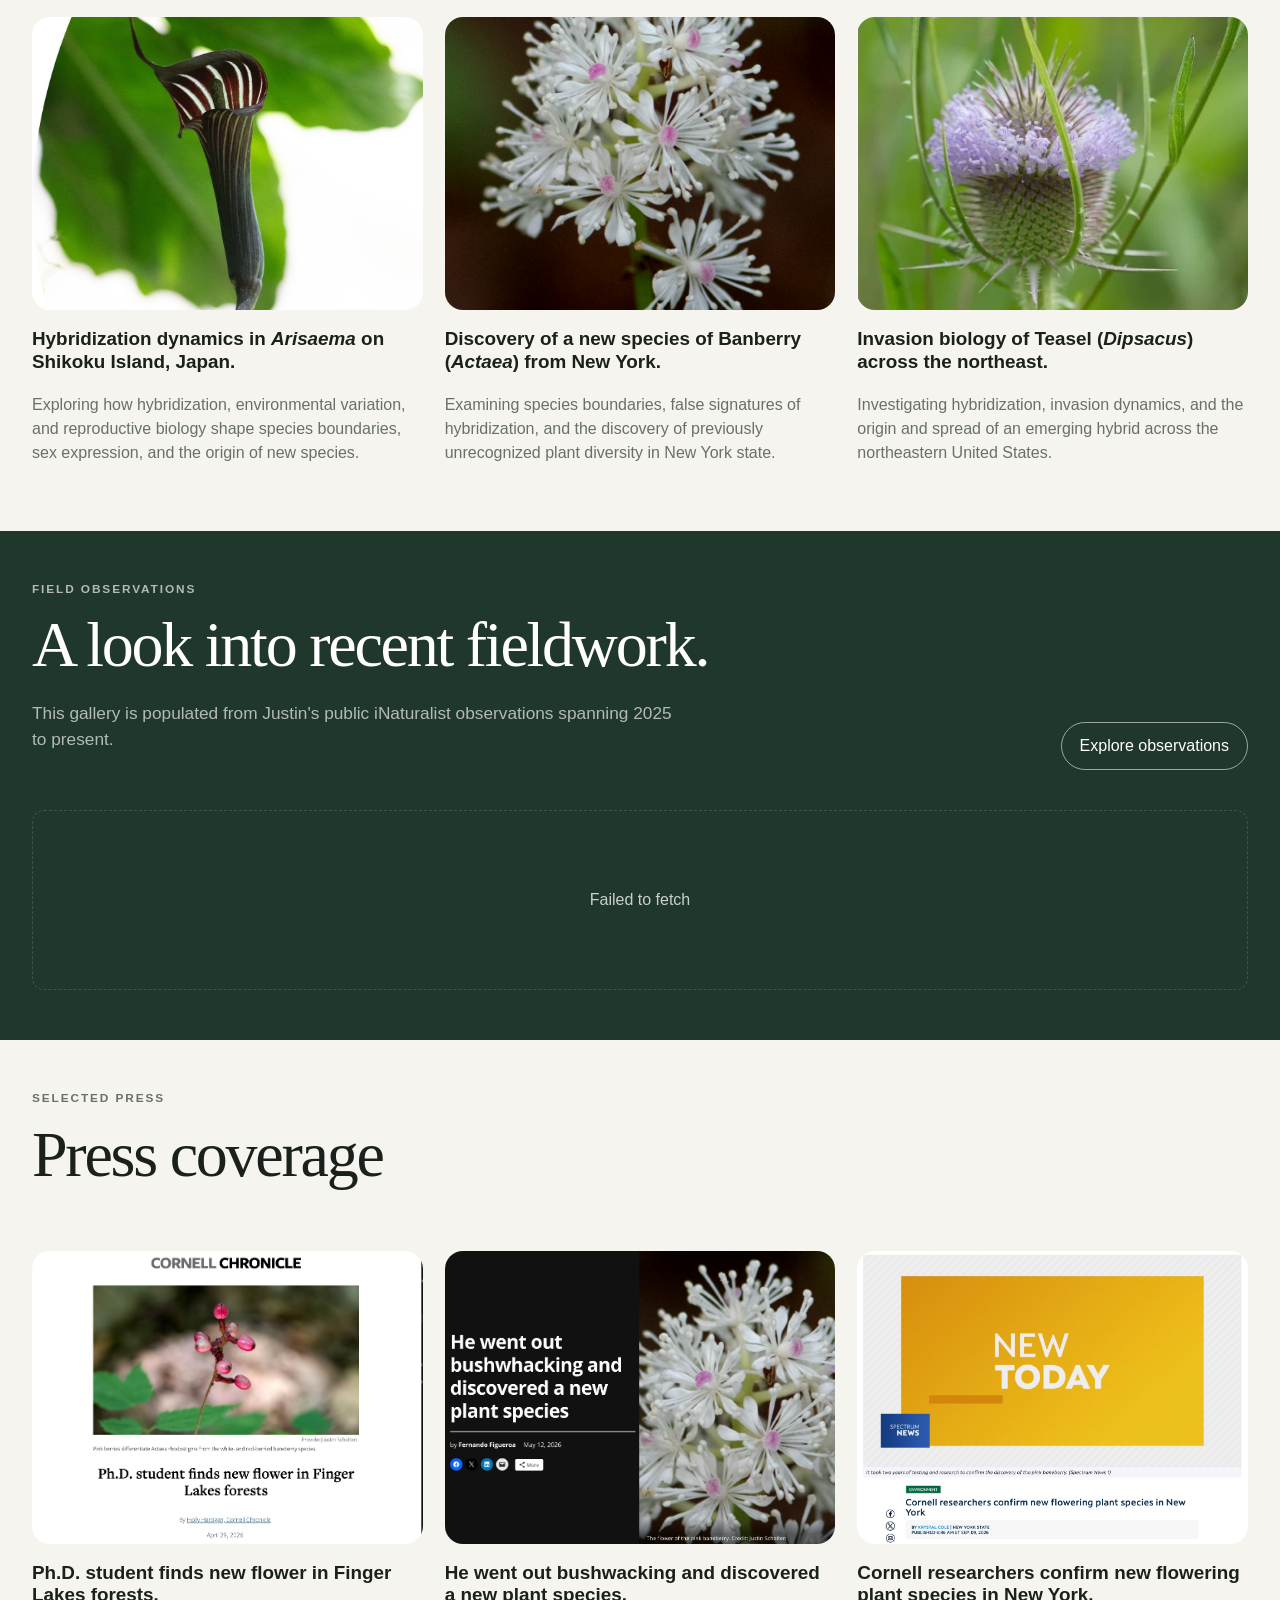
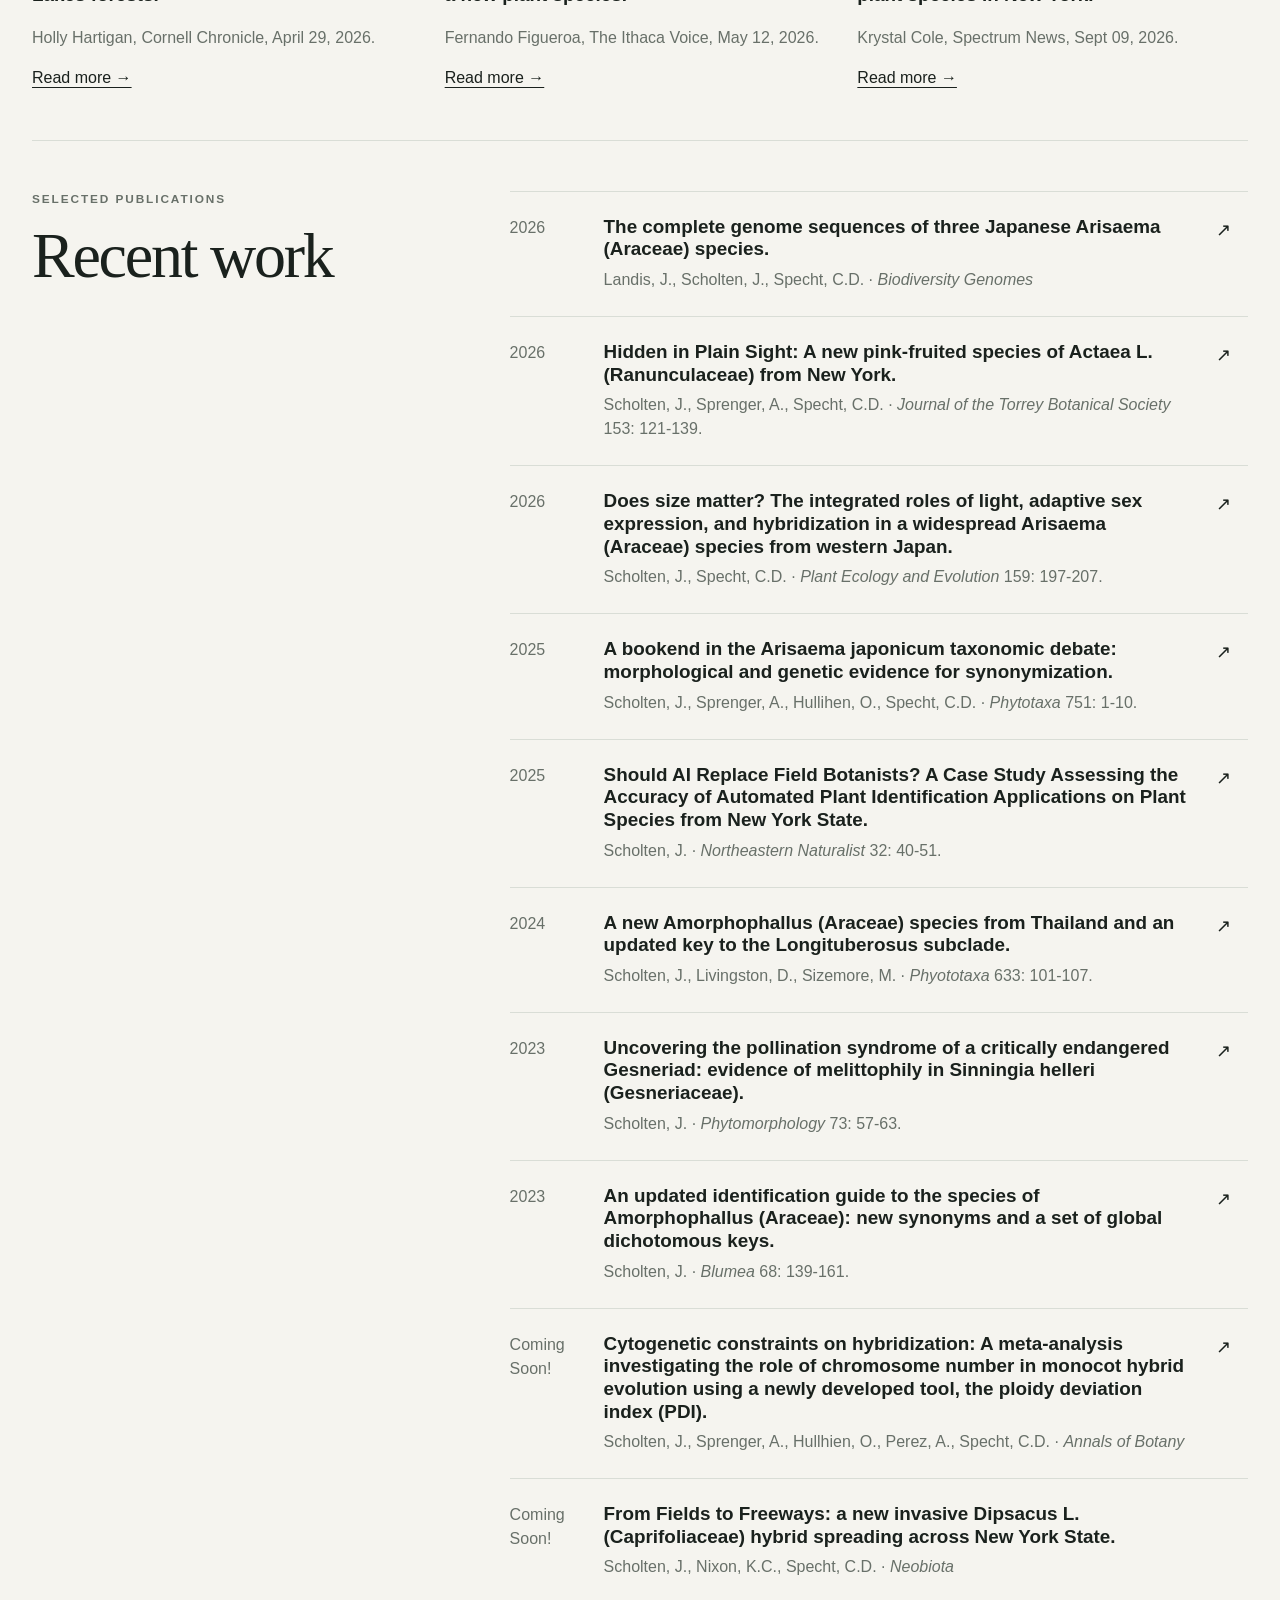
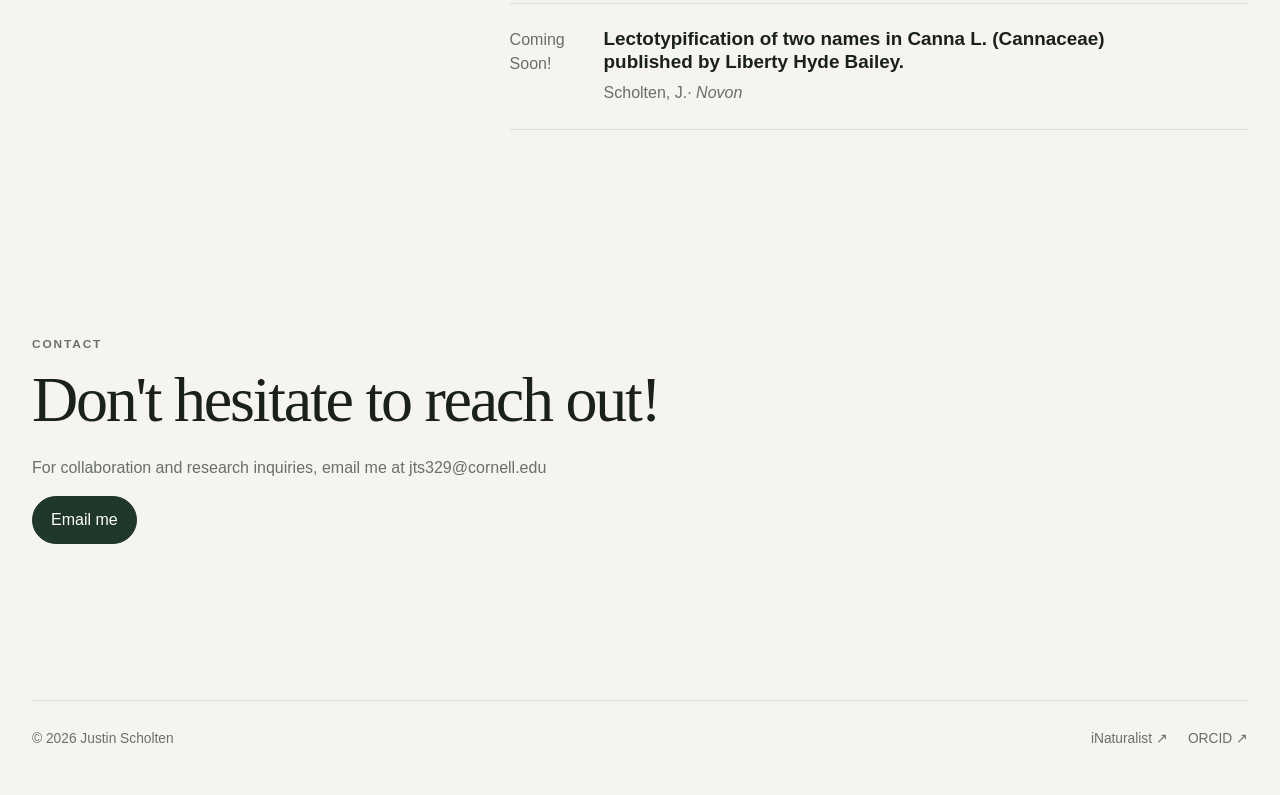
==== commit 0c288345: "Update index.html" ====
--- a/index.html
+++ b/index.html
@@ -90,7 +90,7 @@
             <img src="images/Actaea_rhodostigma.png" alt="Actaea rhodostigma">
           </div>
           <div class="project-copy">
-            <h3>Discovery of a new species of Baneberry (<i>Actaea</i>) from New York.</h3>
+            <h3>Discovery of a new species of Banberry (<i>Actaea</i>) from New York.</h3>
             <p>Examining species boundaries, false signatures of hybridization, and the discovery of previously unrecognized plant diversity in New York state.</p>
           </div>
         </article>
@@ -161,13 +161,13 @@
 
         <article class="project-card">
           <div class="project-image">
-            <img src="images/Actaea_1.jpeg" alt="Pink-fruited Actaea from New York">
+            <img src="images/Spectrum.jpeg" alt="Pink-fruited Actaea from New York">
           </div>
           <div class="project-copy">
             <p class="project-number"></p>
-            <h3>New flower species identified in Finger Lakes forests.</h3>
-            <p>Dan Considine, Cortland Standard, May 14, 2026.</p>
-            <a href="https://www.cortlandstandard.com/news/new-flower-species-identified-in-finger-lakes-forests/article_01353e55-ec08-4dc8-a283-9d503c39523a.html" class="text-link">Read more →</a>
+            <h3>Cornell researchers confirm new flowering plant species in New York.</h3>
+            <p>Krystal Cole, Spectrum News, Sept 09, 2026.</p>
+            <a href="https://spectrumlocalnews.com/nys/central-ny/news/2026/09/09/new-york-flower-species-identified-pink-baneberry" class="text-link">Read more →</a>
           </div>
         </article>
       </div>
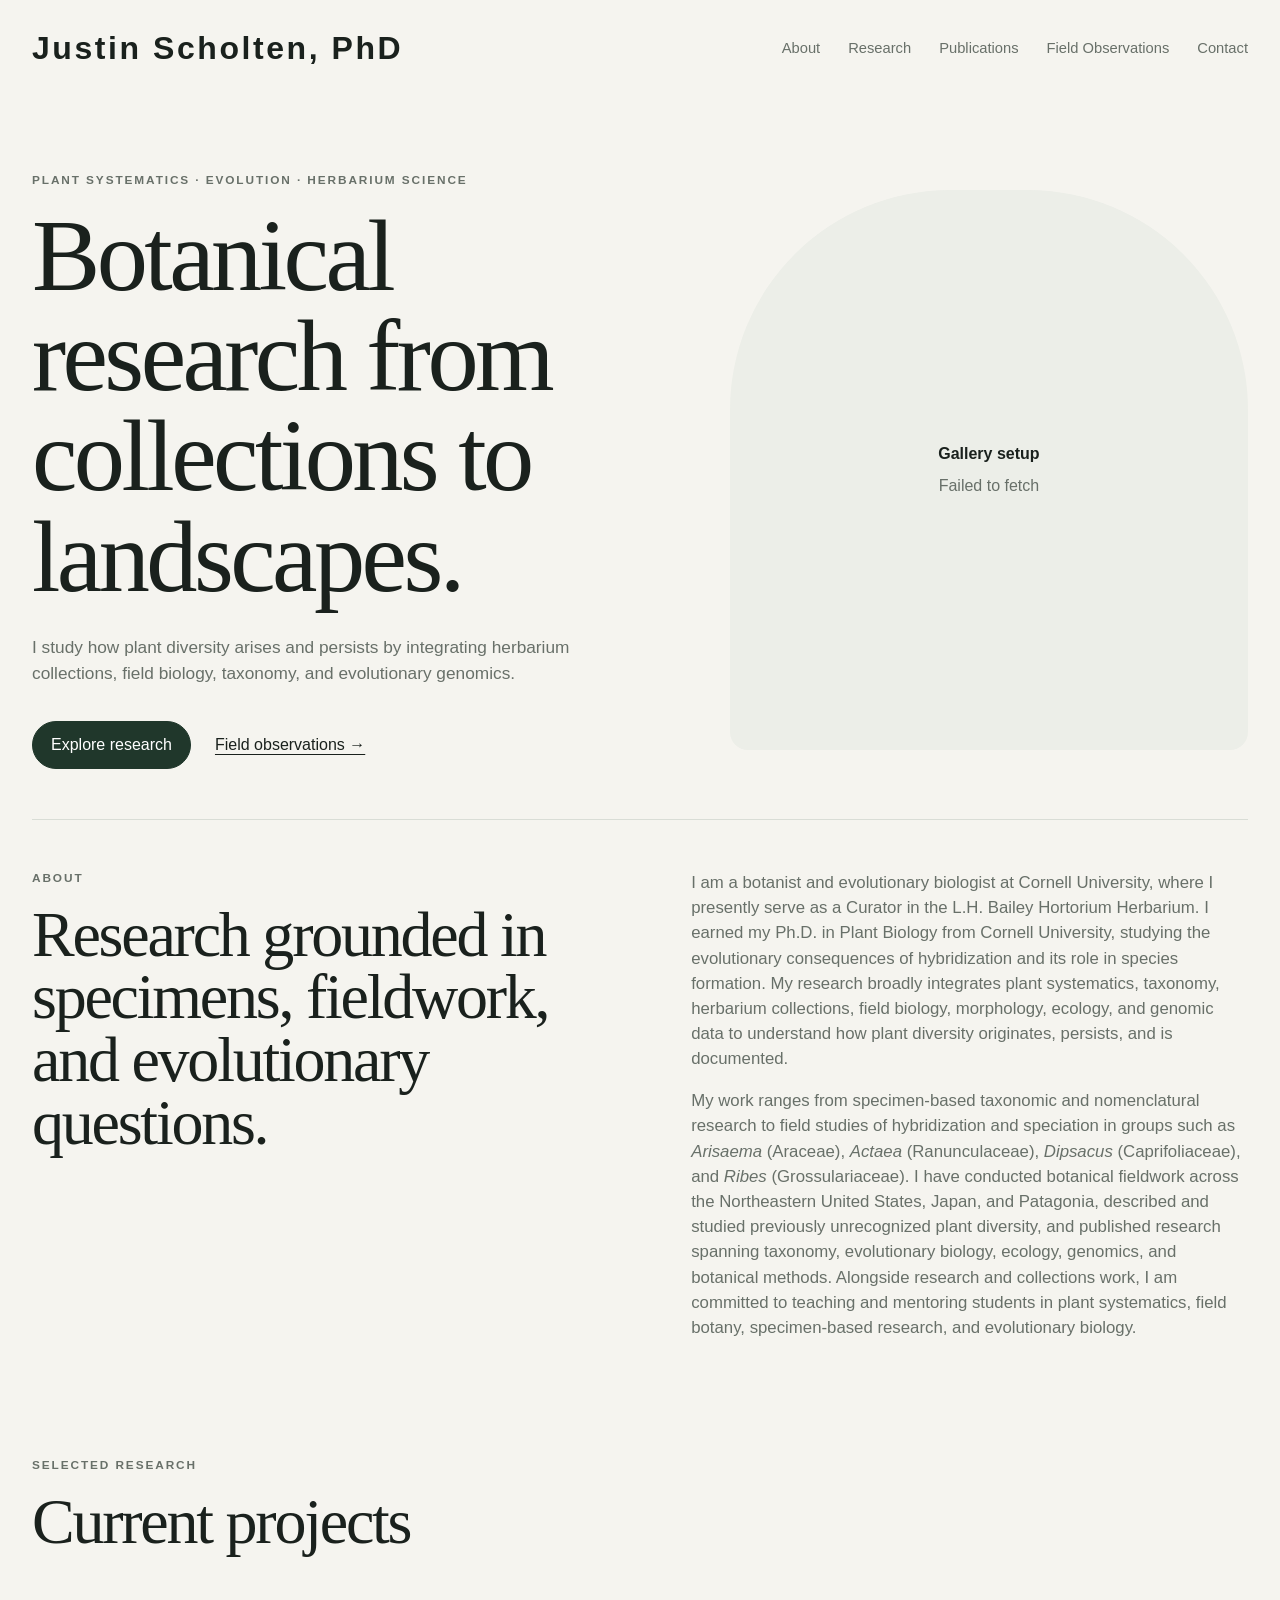
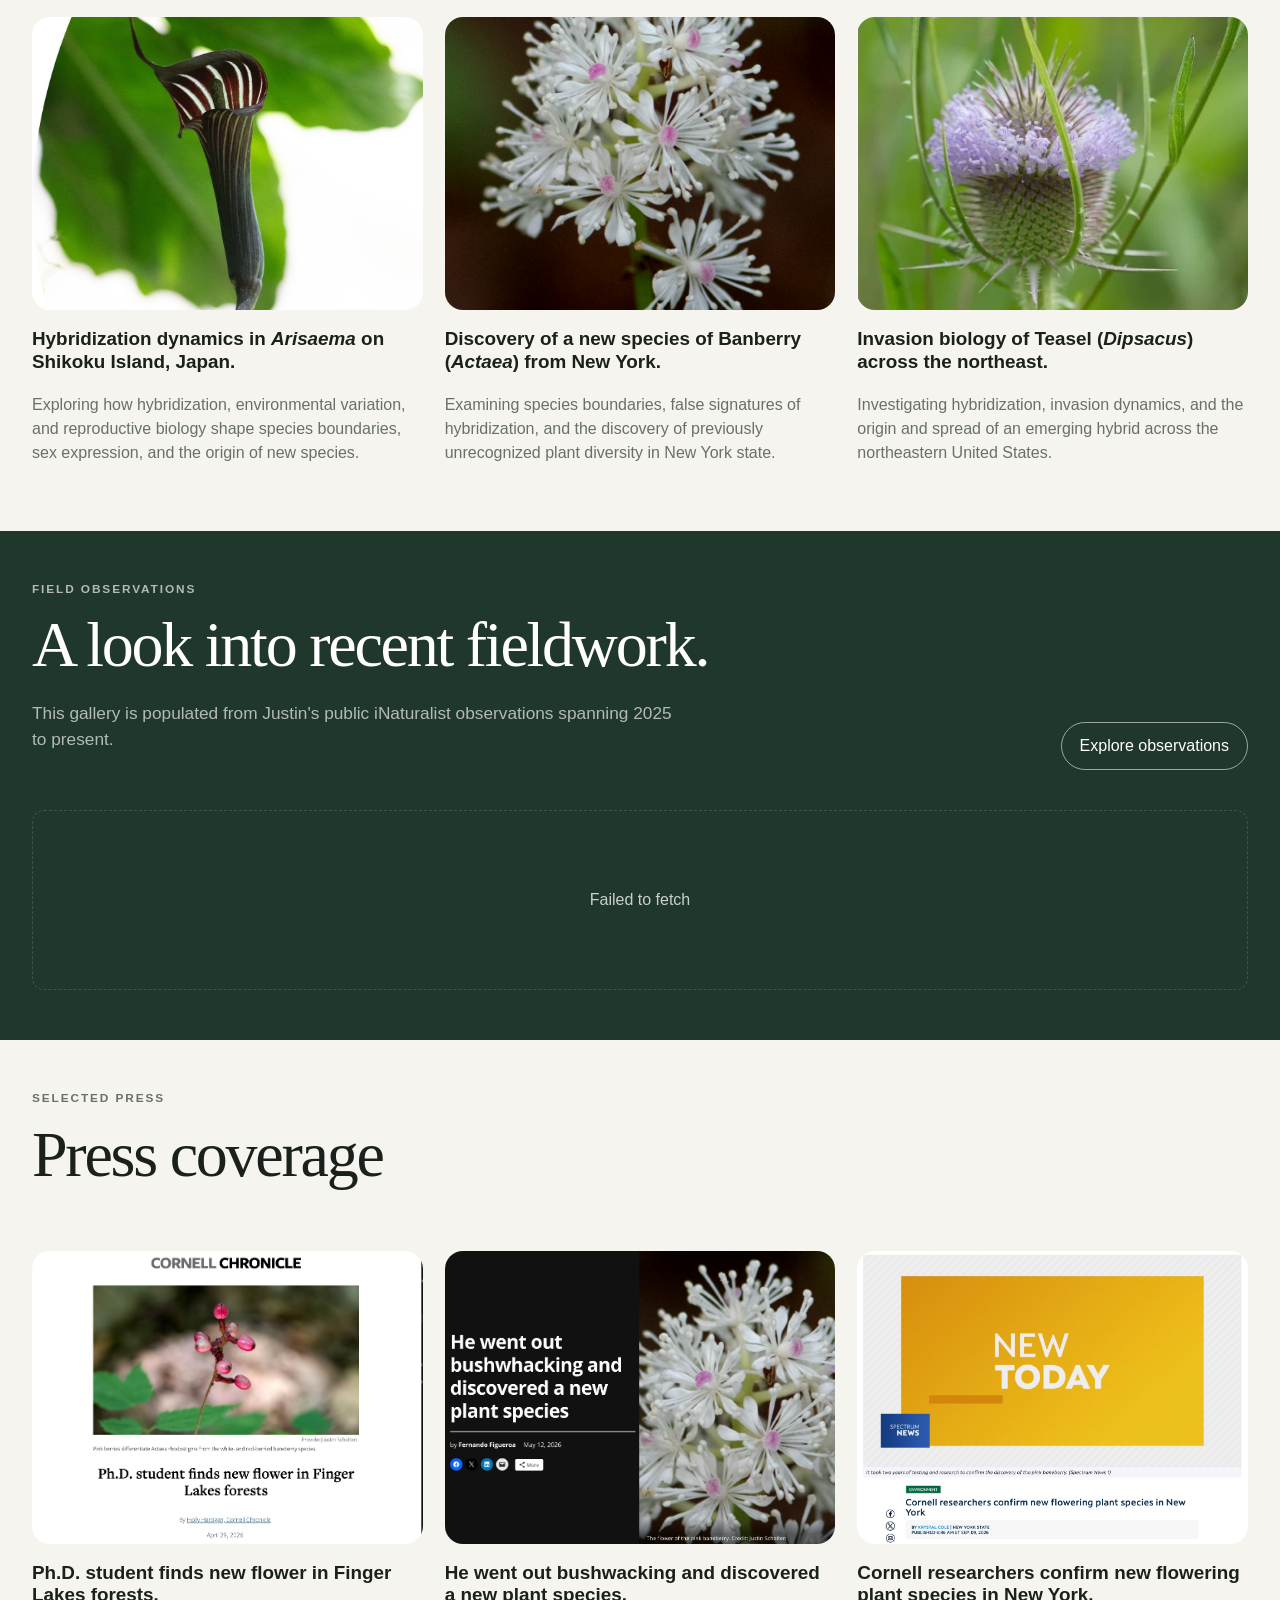
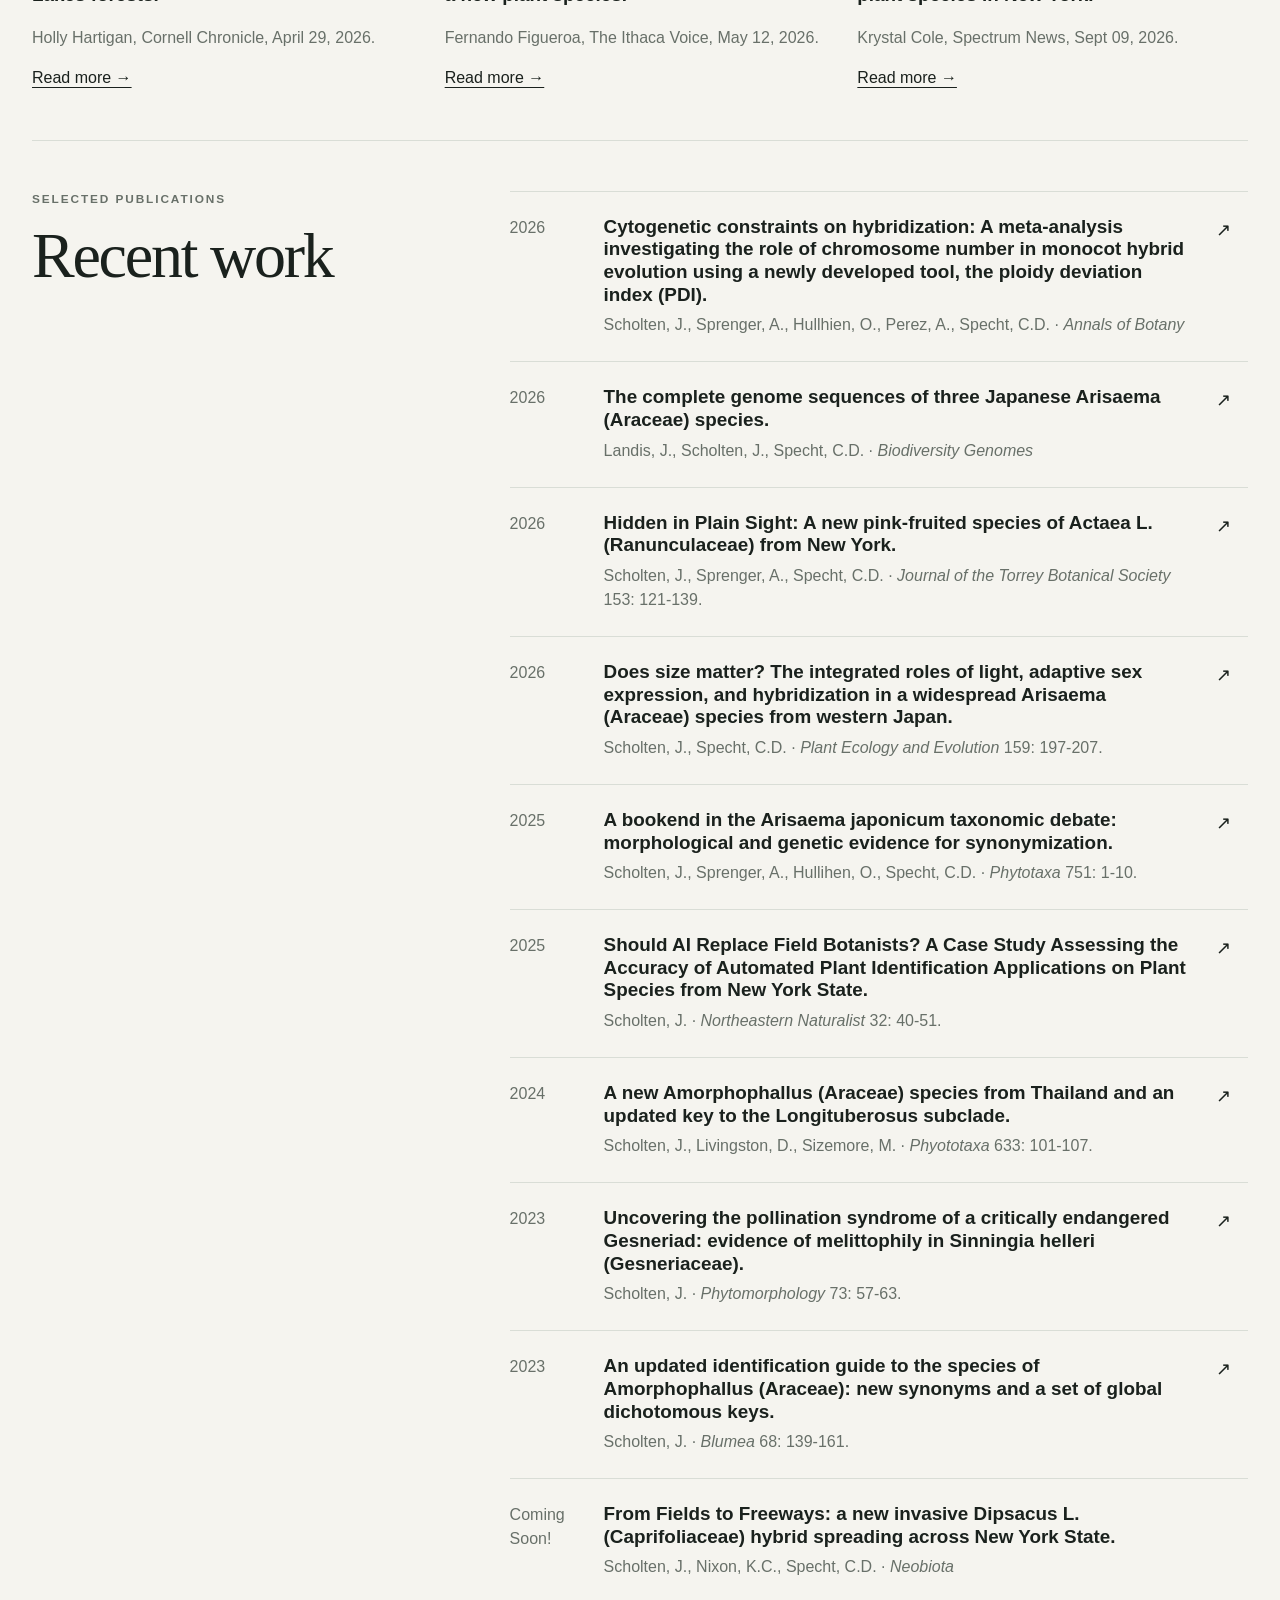
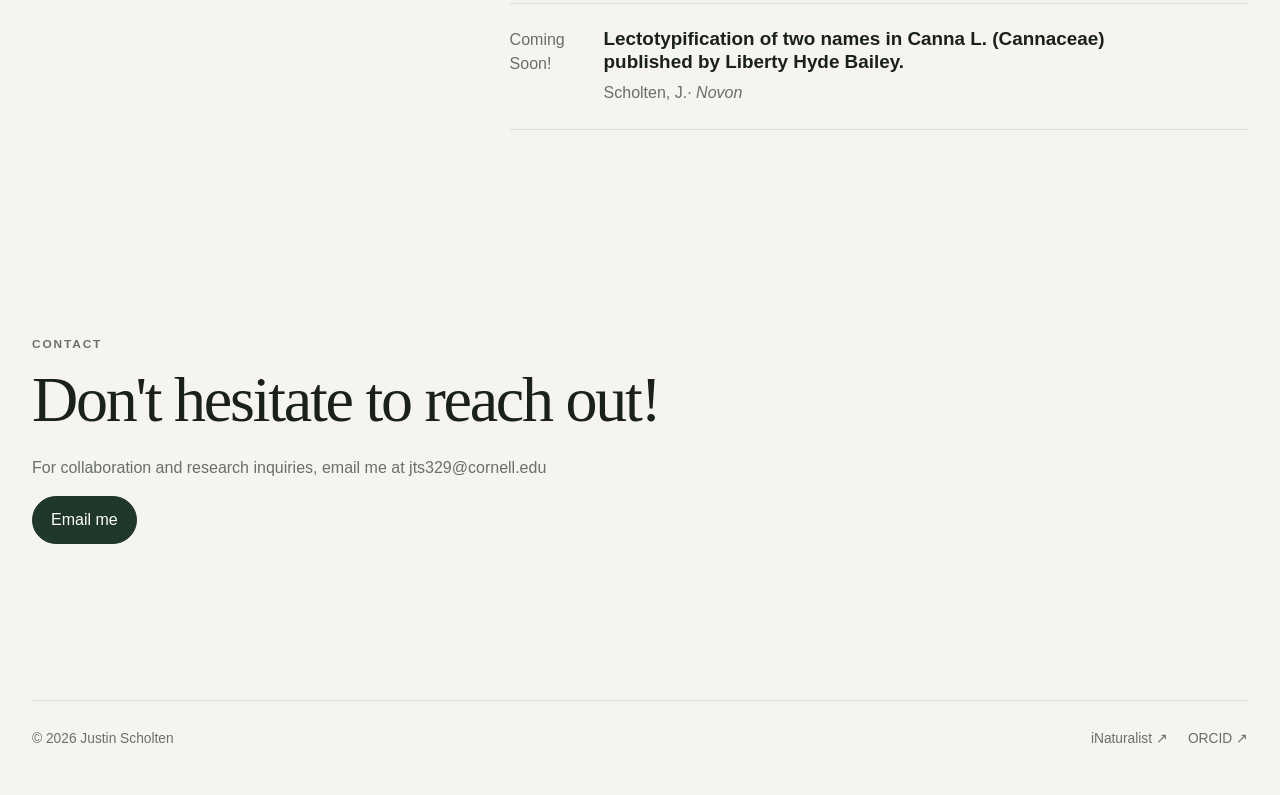
==== commit 02d9a0fa: "Update index.html" ====
--- a/index.html
+++ b/index.html
@@ -180,6 +180,21 @@
       </div>
 
       <div class="publication-list">
+
+        <article class="publication-item">
+          <span>2026</span>
+          <div>
+            <h3>Cytogenetic constraints on hybridization: A meta-analysis investigating the role of chromosome number in monocot hybrid evolution using a newly developed tool, the ploidy deviation index (PDI).</h3>
+            <p>Scholten, J., Sprenger, A., Hullhien, O., Perez, A., Specht, C.D. · <em>Annals of Botany</em></p>
+          </div>
+     
+           <a
+            href="https://doi.org/10.1093/aob/mcag247"
+            target="_blank"
+            rel="noopener"
+            aria-label="Open publication"
+            >↗</a>
+        </article>
         <article class="publication-item">
           <span>2026</span>
           <div>
@@ -287,20 +302,6 @@
      
            <a
             href="https://doi.org/10.3767/blumea.2023.68.02.03."
-            target="_blank"
-            rel="noopener"
-            aria-label="Open publication"
-            >↗</a>
-        </article>
-        <article class="publication-item">
-          <span>Coming Soon!</span>
-          <div>
-            <h3>Cytogenetic constraints on hybridization: A meta-analysis investigating the role of chromosome number in monocot hybrid evolution using a newly developed tool, the ploidy deviation index (PDI).</h3>
-            <p>Scholten, J., Sprenger, A., Hullhien, O., Perez, A., Specht, C.D. · <em>Annals of Botany</em></p>
-          </div>
-     
-           <a
-            href="https://doi.org/10.1093/aob/mcag247"
             target="_blank"
             rel="noopener"
             aria-label="Open publication"
